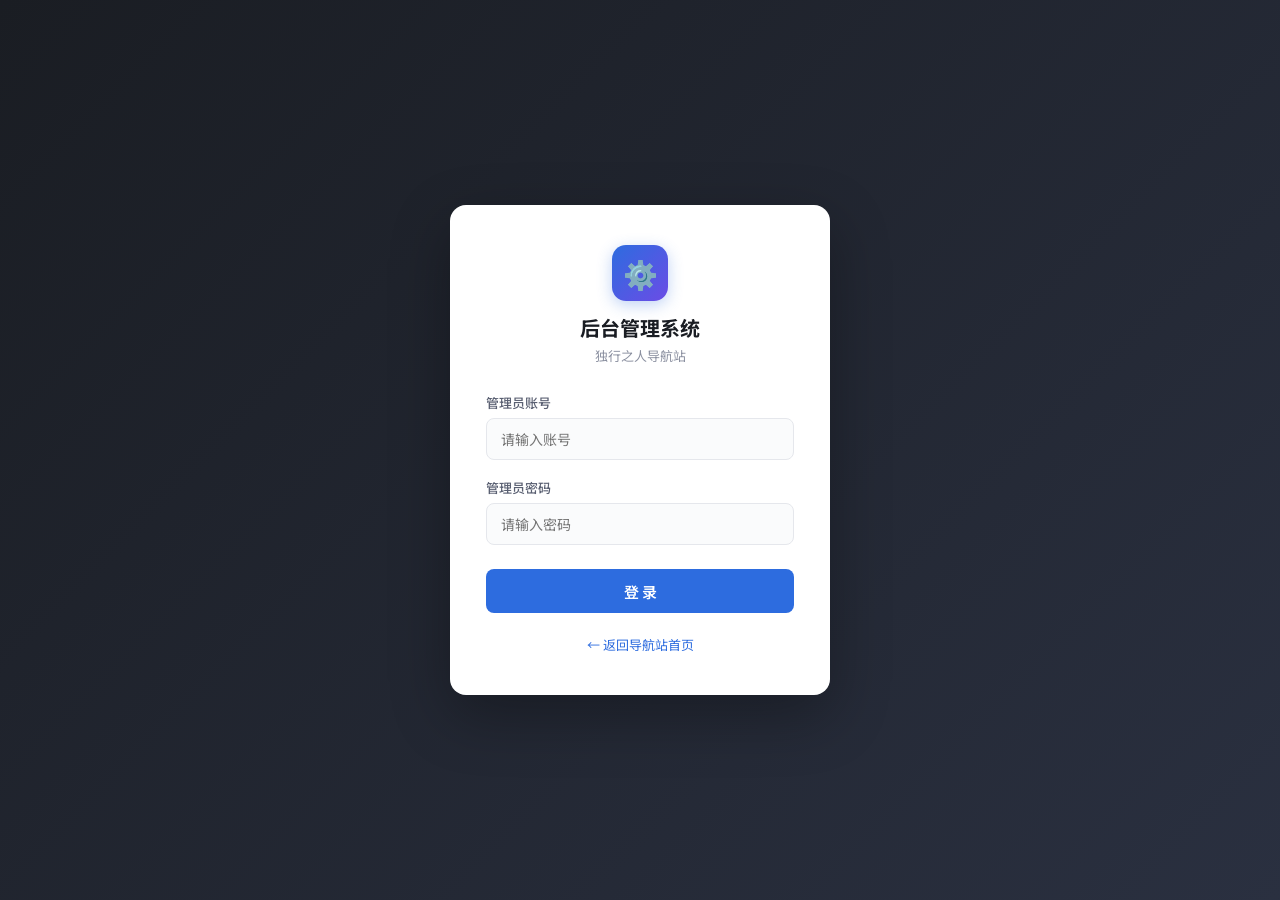
==== admin.html @ 37a6a8db "Add files via upload" ====
<!DOCTYPE html>
<html lang="zh-CN">
<head>
<meta charset="UTF-8">
<meta name="viewport" content="width=device-width, initial-scale=1.0">
<title>后台管理 - 独行之人导航站</title>
<link rel="icon" href="data:image/svg+xml,<svg xmlns='http://www.w3.org/2000/svg' viewBox='0 0 100 100'><text y='.9em' font-size='90'>⚙️</text></svg>">
<style>
@import url('https://fonts.googleapis.com/css2?family=Noto+Sans+SC:wght@300;400;500;700&display=swap');

:root {
  --bg: #f0f2f5;
  --bg-card: #ffffff;
  --text: #1a1d23;
  --text-sec: #5a6072;
  --text-muted: #8b90a0;
  --accent: #2d6cdf;
  --accent-hover: #1e5bc6;
  --accent-light: #e8f0fe;
  --border: #e5e7ec;
  --danger: #e5484d;
  --danger-light: #ffe5e5;
  --success: #30a46c;
  --success-light: #e6f9ed;
  --warning: #f5a623;
  --shadow: 0 2px 8px rgba(0,0,0,0.06);
  --radius: 10px;
}

* { margin: 0; padding: 0; box-sizing: border-box; }

body {
  font-family: 'Noto Sans SC', -apple-system, sans-serif;
  background: var(--bg);
  color: var(--text);
  min-height: 100vh;
}

/* ========== LOGIN ========== */
.login-page {
  min-height: 100vh;
  display: flex;
  align-items: center;
  justify-content: center;
  background: linear-gradient(135deg, #1a1d23 0%, #2a3040 100%);
  padding: 20px;
}

.login-card {
  background: var(--bg-card);
  border-radius: 16px;
  padding: 40px 36px;
  width: 100%;
  max-width: 380px;
  box-shadow: 0 20px 60px rgba(0,0,0,0.3);
}

.login-card .login-logo {
  text-align: center;
  margin-bottom: 28px;
}

.login-card .login-logo .logo-icon {
  width: 56px; height: 56px;
  background: linear-gradient(135deg, #2d6cdf, #6b4ce6);
  border-radius: 14px;
  display: inline-flex; align-items: center; justify-content: center;
  font-size: 28px;
  margin-bottom: 12px;
  box-shadow: 0 4px 15px rgba(45,108,223,0.3);
}

.login-card .login-logo h1 {
  font-size: 20px;
  font-weight: 700;
  color: var(--text);
}

.login-card .login-logo p {
  font-size: 13px;
  color: var(--text-muted);
  margin-top: 4px;
}

.form-group {
  margin-bottom: 18px;
}

.form-group label {
  display: block;
  font-size: 13px;
  font-weight: 500;
  color: var(--text-sec);
  margin-bottom: 6px;
}

.form-input {
  width: 100%;
  height: 42px;
  padding: 0 14px;
  border: 1px solid var(--border);
  border-radius: 8px;
  font-size: 14px;
  font-family: inherit;
  color: var(--text);
  background: #fafbfc;
  outline: none;
  transition: border-color 0.2s, box-shadow 0.2s;
}

.form-input:focus {
  border-color: var(--accent);
  box-shadow: 0 0 0 3px rgba(45,108,223,0.1);
  background: #fff;
}

.login-btn {
  width: 100%;
  height: 44px;
  background: var(--accent);
  color: #fff;
  border: none;
  border-radius: 8px;
  font-size: 15px;
  font-weight: 600;
  font-family: inherit;
  cursor: pointer;
  transition: background 0.2s;
  margin-top: 6px;
}
.login-btn:hover { background: var(--accent-hover); }

.login-error {
  color: var(--danger);
  font-size: 12px;
  text-align: center;
  margin-top: 12px;
  display: none;
}

.login-back {
  text-align: center;
  margin-top: 18px;
}
.login-back a {
  color: var(--accent);
  text-decoration: none;
  font-size: 13px;
}
.login-back a:hover { text-decoration: underline; }

/* ========== ADMIN LAYOUT ========== */
.admin-page { display: none; min-height: 100vh; }

.admin-header {
  background: var(--bg-card);
  border-bottom: 1px solid var(--border);
  padding: 0 24px;
  height: 56px;
  display: flex;
  align-items: center;
  justify-content: space-between;
  box-shadow: var(--shadow);
  position: sticky;
  top: 0;
  z-index: 50;
}

.admin-header .header-left {
  display: flex; align-items: center; gap: 12px;
}

.admin-header .header-left .logo-sm {
  width: 32px; height: 32px;
  background: linear-gradient(135deg, #2d6cdf, #6b4ce6);
  border-radius: 8px;
  display: flex; align-items: center; justify-content: center;
  font-size: 16px;
}

.admin-header .header-left h1 {
  font-size: 16px; font-weight: 700;
}

.admin-header .header-right {
  display: flex; align-items: center; gap: 10px;
}

.btn {
  height: 36px;
  padding: 0 16px;
  border-radius: 8px;
  font-size: 13px;
  font-weight: 500;
  font-family: inherit;
  cursor: pointer;
  display: inline-flex;
  align-items: center;
  gap: 6px;
  transition: all 0.2s;
  border: 1px solid var(--border);
  background: var(--bg-card);
  color: var(--text-sec);
  white-space: nowrap;
}
.btn:hover { background: var(--bg); }

.btn-primary {
  background: var(--accent);
  color: #fff;
  border-color: var(--accent);
}
.btn-primary:hover { background: var(--accent-hover); }

.btn-danger {
  background: var(--danger);
  color: #fff;
  border-color: var(--danger);
}
.btn-danger:hover { background: #d13438; }

.btn-sm {
  height: 30px;
  padding: 0 10px;
  font-size: 12px;
}

/* ========== TABS ========== */
.admin-tabs {
  display: flex;
  gap: 0;
  background: var(--bg-card);
  border-bottom: 1px solid var(--border);
  padding: 0 24px;
}

.admin-tab {
  padding: 12px 20px;
  font-size: 14px;
  font-weight: 500;
  color: var(--text-muted);
  cursor: pointer;
  border-bottom: 2px solid transparent;
  transition: all 0.2s;
  background: none;
  border-top: none; border-left: none; border-right: none;
  font-family: inherit;
}
.admin-tab:hover { color: var(--text); }
.admin-tab.active {
  color: var(--accent);
  border-bottom-color: var(--accent);
}

/* ========== CONTENT ========== */
.admin-content {
  max-width: 1200px;
  margin: 0 auto;
  padding: 24px;
}

.panel { display: none; }
.panel.active { display: block; }

/* ========== TABLE ========== */
.table-toolbar {
  display: flex;
  align-items: center;
  justify-content: space-between;
  margin-bottom: 16px;
  gap: 12px;
  flex-wrap: wrap;
}

.table-search {
  height: 36px;
  padding: 0 12px;
  border: 1px solid var(--border);
  border-radius: 8px;
  font-size: 13px;
  font-family: inherit;
  color: var(--text);
  outline: none;
  min-width: 220px;
  background: var(--bg-card);
}
.table-search:focus { border-color: var(--accent); }

.table-container {
  background: var(--bg-card);
  border-radius: var(--radius);
  border: 1px solid var(--border);
  overflow: hidden;
  box-shadow: var(--shadow);
}

table {
  width: 100%;
  border-collapse: collapse;
}

th, td {
  padding: 12px 16px;
  text-align: left;
  font-size: 13px;
  border-bottom: 1px solid var(--border);
}

th {
  font-weight: 600;
  color: var(--text-sec);
  background: #fafbfc;
  font-size: 12px;
  text-transform: uppercase;
  letter-spacing: 0.5px;
  white-space: nowrap;
}

td { color: var(--text); }

tr:last-child td { border-bottom: none; }

tr:hover td { background: #fafbfc; }

.table-icon {
  font-size: 18px;
  display: inline-block;
  width: 28px;
  text-align: center;
}

.table-actions {
  display: flex;
  gap: 6px;
}

.badge {
  display: inline-block;
  padding: 2px 8px;
  border-radius: 10px;
  font-size: 11px;
  font-weight: 500;
}
.badge-blue { background: var(--accent-light); color: var(--accent); }
.badge-green { background: var(--success-light); color: var(--success); }

/* ========== MODAL ========== */
.modal-overlay {
  position: fixed;
  inset: 0;
  background: rgba(0,0,0,0.5);
  display: none;
  align-items: center;
  justify-content: center;
  z-index: 1000;
  padding: 20px;
}
.modal-overlay.show { display: flex; }

.modal {
  background: var(--bg-card);
  border-radius: 14px;
  width: 100%;
  max-width: 500px;
  max-height: 90vh;
  overflow-y: auto;
  box-shadow: 0 20px 60px rgba(0,0,0,0.2);
}

.modal-header {
  padding: 18px 24px;
  border-bottom: 1px solid var(--border);
  display: flex;
  align-items: center;
  justify-content: space-between;
}

.modal-header h3 {
  font-size: 16px;
  font-weight: 700;
}

.modal-close {
  width: 30px; height: 30px;
  border-radius: 6px;
  border: none;
  background: none;
  cursor: pointer;
  font-size: 18px;
  color: var(--text-muted);
  display: flex; align-items: center; justify-content: center;
}
.modal-close:hover { background: var(--bg); }

.modal-body { padding: 20px 24px; }

.modal-footer {
  padding: 16px 24px;
  border-top: 1px solid var(--border);
  display: flex;
  justify-content: flex-end;
  gap: 10px;
}

.form-row {
  display: grid;
  grid-template-columns: 1fr 1fr;
  gap: 14px;
}

.form-group.full { grid-column: 1 / -1; }

select.form-input {
  appearance: none;
  cursor: pointer;
  background-image: url("data:image/svg+xml,%3Csvg xmlns='http://www.w3.org/2000/svg' width='12' height='12' fill='%235a6072' viewBox='0 0 16 16'%3E%3Cpath d='M8 11L3 6h10z'/%3E%3C/svg%3E");
  background-repeat: no-repeat;
  background-position: right 12px center;
  padding-right: 32px;
}

/* ========== STATS ========== */
.stats-row {
  display: grid;
  grid-template-columns: repeat(auto-fit, minmax(180px, 1fr));
  gap: 14px;
  margin-bottom: 24px;
}

.stat-card {
  background: var(--bg-card);
  border: 1px solid var(--border);
  border-radius: var(--radius);
  padding: 18px;
  box-shadow: var(--shadow);
}

.stat-card .stat-label {
  font-size: 12px;
  color: var(--text-muted);
  margin-bottom: 6px;
}

.stat-card .stat-value {
  font-size: 28px;
  font-weight: 700;
  color: var(--accent);
}

/* ========== DATA MGMT ========== */
.data-section {
  background: var(--bg-card);
  border: 1px solid var(--border);
  border-radius: var(--radius);
  padding: 20px;
  margin-bottom: 16px;
  box-shadow: var(--shadow);
}

.data-section h4 {
  font-size: 14px;
  font-weight: 600;
  margin-bottom: 8px;
}

.data-section p {
  font-size: 13px;
  color: var(--text-sec);
  margin-bottom: 14px;
}

.data-section .btn-group {
  display: flex;
  gap: 10px;
  flex-wrap: wrap;
}

.toast {
  position: fixed;
  bottom: 24px;
  left: 50%;
  transform: translateX(-50%) translateY(80px);
  background: #1a1d23;
  color: #fff;
  padding: 10px 24px;
  border-radius: 8px;
  font-size: 13px;
  font-weight: 500;
  z-index: 9999;
  transition: transform 0.3s ease;
  white-space: nowrap;
}
.toast.show { transform: translateX(-50%) translateY(0); }

@media (max-width: 768px) {
  .admin-content { padding: 16px; }
  .table-toolbar { flex-direction: column; align-items: stretch; }
  .table-search { min-width: auto; }
  .form-row { grid-template-columns: 1fr; }
  th, td { padding: 10px 12px; font-size: 12px; }
  .admin-tabs { overflow-x: auto; padding: 0 16px; }
  .admin-tab { padding: 12px 14px; font-size: 13px; white-space: nowrap; }
}
</style>
</head>
<body>

<!-- ========== LOGIN PAGE ========== -->
<div class="login-page" id="loginPage">
  <div class="login-card">
    <div class="login-logo">
      <div class="logo-icon">⚙️</div>
      <h1>后台管理系统</h1>
      <p>独行之人导航站</p>
    </div>
    <div class="form-group">
      <label>管理员账号</label>
      <input class="form-input" type="text" id="loginUser" placeholder="请输入账号" autocomplete="off">
    </div>
    <div class="form-group">
      <label>管理员密码</label>
      <input class="form-input" type="password" id="loginPass" placeholder="请输入密码" autocomplete="off">
    </div>
    <button class="login-btn" id="loginBtn">登 录</button>
    <div class="login-error" id="loginError">账号或密码错误</div>
    <div class="login-back">
      <a href="index.html">← 返回导航站首页</a>
    </div>
  </div>
</div>

<!-- ========== ADMIN PAGE ========== -->
<div class="admin-page" id="adminPage">
  <header class="admin-header">
    <div class="header-left">
      <div class="logo-sm">⚙️</div>
      <h1>后台管理</h1>
    </div>
    <div class="header-right">
      <a href="index.html" class="btn">🏠 返回首页</a>
      <button class="btn" id="logoutBtn">退出登录</button>
    </div>
  </header>

  <div class="admin-tabs" id="adminTabs">
    <button class="admin-tab active" data-panel="sites">网站管理</button>
    <button class="admin-tab" data-panel="categories">分类管理</button>
    <button class="admin-tab" data-panel="engines">搜索引擎</button>
    <button class="admin-tab" data-panel="data">数据管理</button>
  </div>

  <div class="admin-content">
    <!-- Stats -->
    <div class="stats-row" id="statsRow"></div>

    <!-- Sites Panel -->
    <div class="panel active" id="panel-sites">
      <div class="table-toolbar">
        <input class="table-search" id="siteSearch" placeholder="搜索网站名称..." type="text">
        <button class="btn btn-primary" id="addSiteBtn">＋ 添加网站</button>
      </div>
      <div class="table-container">
        <table>
          <thead>
            <tr><th>图标</th><th>名称</th><th>分类</th><th>网址</th><th>描述</th><th>操作</th></tr>
          </thead>
          <tbody id="sitesTable"></tbody>
        </table>
      </div>
    </div>

    <!-- Categories Panel -->
    <div class="panel" id="panel-categories">
      <div class="table-toolbar">
        <span style="font-size:13px;color:var(--text-sec);">拖拽行调整排序（开发中）</span>
        <button class="btn btn-primary" id="addCatBtn">＋ 添加分类</button>
      </div>
      <div class="table-container">
        <table>
          <thead>
            <tr><th>图标</th><th>名称</th><th>ID</th><th>排序</th><th>站点数</th><th>操作</th></tr>
          </thead>
          <tbody id="catsTable"></tbody>
        </table>
      </div>
    </div>

    <!-- Search Engines Panel -->
    <div class="panel" id="panel-engines">
      <div class="table-toolbar">
        <span style="font-size:13px;color:var(--text-sec);">管理导航站的搜索引擎列表</span>
        <button class="btn btn-primary" id="addEngBtn">＋ 添加搜索引擎</button>
      </div>
      <div class="table-container">
        <table>
          <thead>
            <tr><th>图标</th><th>名称</th><th>ID</th><th>URL模板</th><th>操作</th></tr>
          </thead>
          <tbody id="enginesTable"></tbody>
        </table>
      </div>
    </div>

    <!-- Data Panel -->
    <div class="panel" id="panel-data">
      <div class="data-section">
        <h4>📤 导出数据</h4>
        <p>将所有网站、分类、收藏等数据导出为 JSON 文件</p>
        <div class="btn-group">
          <button class="btn btn-primary" id="exportBtn">导出数据</button>
        </div>
      </div>
      <div class="data-section">
        <h4>📥 导入数据</h4>
        <p>从 JSON 文件导入数据（将覆盖现有数据）</p>
        <div class="btn-group">
          <button class="btn btn-primary" id="importBtn">选择文件导入</button>
          <input type="file" id="importFile" accept=".json" style="display:none">
        </div>
      </div>
      <div class="data-section">
        <h4>🔄 重置数据</h4>
        <p>恢复到默认数据，将清除所有自定义内容</p>
        <div class="btn-group">
          <button class="btn btn-danger" id="resetBtn">重置为默认</button>
        </div>
      </div>
      <div class="data-section">
        <h4>🔐 修改密码</h4>
        <p>修改后台管理登录密码</p>
        <div style="display:flex;gap:10px;align-items:center;flex-wrap:wrap;">
          <input class="form-input" type="password" id="newPassInput" placeholder="输入新密码" style="max-width:200px;height:36px;">
          <input class="form-input" type="password" id="confirmPassInput" placeholder="确认新密码" style="max-width:200px;height:36px;">
          <button class="btn btn-primary" id="changePassBtn">修改密码</button>
        </div>
      </div>
    </div>
  </div>
</div>

<!-- ========== MODALS ========== -->
<!-- Site Modal -->
<div class="modal-overlay" id="siteModal">
  <div class="modal">
    <div class="modal-header">
      <h3 id="siteModalTitle">添加网站</h3>
      <button class="modal-close" onclick="closeSiteModal()">✕</button>
    </div>
    <div class="modal-body">
      <input type="hidden" id="siteEditId">
      <div class="form-row">
        <div class="form-group">
          <label>网站名称 *</label>
          <input class="form-input" id="siteName" placeholder="例：百度">
        </div>
        <div class="form-group">
          <label>分类 *</label>
          <select class="form-input" id="siteCategory"></select>
        </div>
      </div>
      <div class="form-group">
        <label>网址 *</label>
        <input class="form-input" id="siteUrl" placeholder="https://www.example.com">
      </div>
      <div class="form-group">
        <label>描述</label>
        <input class="form-input" id="siteDesc" placeholder="简短描述">
      </div>
      <div class="form-row">
        <div class="form-group">
          <label>图标 (emoji)</label>
          <input class="form-input" id="siteIcon" placeholder="🔍">
        </div>
      </div>
    </div>
    <div class="modal-footer">
      <button class="btn" onclick="closeSiteModal()">取 消</button>
      <button class="btn btn-primary" id="saveSiteBtn">保 存</button>
    </div>
  </div>
</div>

<!-- Category Modal -->
<div class="modal-overlay" id="catModal">
  <div class="modal">
    <div class="modal-header">
      <h3 id="catModalTitle">添加分类</h3>
      <button class="modal-close" onclick="closeCatModal()">✕</button>
    </div>
    <div class="modal-body">
      <input type="hidden" id="catEditId">
      <div class="form-row">
        <div class="form-group">
          <label>分类名称 *</label>
          <input class="form-input" id="catName" placeholder="例：AI工具">
        </div>
        <div class="form-group">
          <label>分类ID *</label>
          <input class="form-input" id="catId" placeholder="例：ai">
        </div>
      </div>
      <div class="form-row">
        <div class="form-group">
          <label>图标 (emoji)</label>
          <input class="form-input" id="catIcon" placeholder="🤖">
        </div>
        <div class="form-group">
          <label>排序</label>
          <input class="form-input" type="number" id="catOrder" placeholder="0">
        </div>
      </div>
    </div>
    <div class="modal-footer">
      <button class="btn" onclick="closeCatModal()">取 消</button>
      <button class="btn btn-primary" id="saveCatBtn">保 存</button>
    </div>
  </div>
</div>

<!-- Engine Modal -->
<div class="modal-overlay" id="engModal">
  <div class="modal">
    <div class="modal-header">
      <h3 id="engModalTitle">添加搜索引擎</h3>
      <button class="modal-close" onclick="closeEngModal()">✕</button>
    </div>
    <div class="modal-body">
      <input type="hidden" id="engEditId">
      <div class="form-row">
        <div class="form-group">
          <label>名称 *</label>
          <input class="form-input" id="engName" placeholder="例：Google">
        </div>
        <div class="form-group">
          <label>ID *</label>
          <input class="form-input" id="engId" placeholder="例：google">
        </div>
      </div>
      <div class="form-group">
        <label>图标 (emoji)</label>
        <input class="form-input" id="engIcon" placeholder="🔍">
      </div>
      <div class="form-group">
        <label>URL模板（用 {q} 代替搜索词）</label>
        <input class="form-input" id="engUrl" placeholder="https://www.google.com/search?q={q}">
      </div>
    </div>
    <div class="modal-footer">
      <button class="btn" onclick="closeEngModal()">取 消</button>
      <button class="btn btn-primary" id="saveEngBtn">保 存</button>
    </div>
  </div>
</div>

<!-- Toast -->
<div class="toast" id="toast"></div>

<script>
// ===================== AUTH =====================
const DEFAULT_CREDENTIALS = { user: 'admin', pass: 'admin123' };

function getCredentials() {
  try {
    const saved = localStorage.getItem('nav_admin_credentials');
    if (saved) return JSON.parse(saved);
  } catch(e) {}
  return DEFAULT_CREDENTIALS;
}

function setCredentials(user, pass) {
  localStorage.setItem('nav_admin_credentials', JSON.stringify({ user, pass }));
}

function isLoggedIn() {
  return sessionStorage.getItem('nav_admin_logged') === 'true';
}

function login(user, pass) {
  const creds = getCredentials();
  if (user === creds.user && pass === creds.pass) {
    sessionStorage.setItem('nav_admin_logged', 'true');
    return true;
  }
  return false;
}

function logout() {
  sessionStorage.removeItem('nav_admin_logged');
  showLogin();
}

function showLogin() {
  document.getElementById('loginPage').style.display = 'flex';
  document.getElementById('adminPage').style.display = 'none';
}

function showAdmin() {
  document.getElementById('loginPage').style.display = 'none';
  document.getElementById('adminPage').style.display = 'block';
  loadAdminData();
}

// ===================== DATA =====================
// Share data with main nav via localStorage
const DEFAULT_DATA = {
  categories: [
    { id: 'fav', name: '我的收藏', icon: '⭐', order: -1 },
    { id: 'ai', name: 'AI工具', icon: '🤖', order: 0 },
    { id: 'dev', name: '开发工具', icon: '💻', order: 1 },
    { id: 'design', name: '设计资源', icon: '🎨', order: 2 },
    { id: 'media', name: '影音娱乐', icon: '🎬', order: 3 },
    { id: 'study', name: '学习教育', icon: '📚', order: 4 },
    { id: 'tool', name: '在线工具', icon: '🔧', order: 5 },
    { id: 'news', name: '资讯阅读', icon: '📰', order: 6 },
    { id: 'social', name: '社交平台', icon: '💬', order: 7 },
    { id: 'cloud', name: '云服务', icon: '☁️', order: 8 },
    { id: 'game', name: '游戏天地', icon: '🎮', order: 9 },
    { id: 'life', name: '生活服务', icon: '🏠', order: 10 },
    { id: 'search', name: '搜索引擎', icon: '🔍', order: 11 },
    { id: 'image', name: '图片素材', icon: '🖼️', order: 12 },
    { id: 'video', name: '视频平台', icon: '📹', order: 13 },
    { id: 'font', name: '字体资源', icon: '🔤', order: 14 },
    { id: 'color', name: '配色方案', icon: '🎯', order: 15 }
  ],
  sites: [
    // AI 工具
    { id: 'ai1', name: 'ChatGPT', url: 'https://chat.openai.com', desc: 'OpenAI 对话 AI', icon: '🤖', category: 'ai' },
    { id: 'ai2', name: 'Claude', url: 'https://claude.ai', desc: 'Anthropic AI 助手', icon: '🧠', category: 'ai' },
    { id: 'ai3', name: 'Gemini', url: 'https://gemini.google.com', desc: 'Google AI 助手', icon: '✨', category: 'ai' },
    { id: 'ai4', name: 'Midjourney', url: 'https://www.midjourney.com', desc: 'AI 图像生成', icon: '🎨', category: 'ai' },
    { id: 'ai5', name: '文心一言', url: 'https://yiyan.baidu.com', desc: '百度 AI 对话', icon: '🌊', category: 'ai' },
    { id: 'ai6', name: '通义千问', url: 'https://qianwen.aliyun.com', desc: '阿里 AI 助手', icon: '🔮', category: 'ai' },
    { id: 'ai7', name: 'Stable Diffusion', url: 'https://stability.ai', desc: 'AI 图像生成模型', icon: '🖼️', category: 'ai' },
    { id: 'ai8', name: 'Perplexity', url: 'https://www.perplexity.ai', desc: 'AI 搜索引擎', icon: '🔭', category: 'ai' },
    // 开发工具
    { id: 'dev1', name: 'GitHub', url: 'https://github.com', desc: '代码托管平台', icon: '🐙', category: 'dev' },
    { id: 'dev2', name: 'Stack Overflow', url: 'https://stackoverflow.com', desc: '开发者问答社区', icon: '📚', category: 'dev' },
    { id: 'dev3', name: 'MDN Web Docs', url: 'https://developer.mozilla.org', desc: 'Web 技术文档', icon: '📖', category: 'dev' },
    { id: 'dev4', name: 'CodePen', url: 'https://codepen.io', desc: '前端代码在线编辑', icon: '✏️', category: 'dev' },
    { id: 'dev5', name: 'npm', url: 'https://www.npmjs.com', desc: 'Node.js 包管理器', icon: '📦', category: 'dev' },
    { id: 'dev6', name: 'Can I Use', url: 'https://caniuse.com', desc: '浏览器兼容性查询', icon: '🔍', category: 'dev' },
    { id: 'dev7', name: 'Regex101', url: 'https://regex101.com', desc: '正则表达式测试', icon: '🔧', category: 'dev' },
    { id: 'dev8', name: 'DevDocs', url: 'https://devdocs.io', desc: '开发文档聚合', icon: '📋', category: 'dev' },
    // 设计资源
    { id: 'de1', name: 'Dribbble', url: 'https://dribbble.com', desc: '设计师作品展示', icon: '🏀', category: 'design' },
    { id: 'de2', name: 'Behance', url: 'https://www.behance.net', desc: 'Adobe 设计社区', icon: '🎭', category: 'design' },
    { id: 'de3', name: '站酷', url: 'https://www.zcool.com.cn', desc: '设计师互动学习平台', icon: '🎭', category: 'design' },
    { id: 'de4', name: 'Figma', url: 'https://www.figma.com', desc: '在线协作设计工具', icon: '🖌️', category: 'design' },
    { id: 'de5', name: '花瓣网', url: 'https://huaban.com', desc: '设计灵感与素材', icon: '🌸', category: 'design' },
    { id: 'de6', name: 'Canva', url: 'https://www.canva.cn', desc: '在线设计平台', icon: '🎨', category: 'design' },
    { id: 'de7', name: '即时设计', url: 'https://js.design', desc: '国产在线 UI 设计工具', icon: '✨', category: 'design' },
    { id: 'de8', name: 'UI8', url: 'https://ui8.net', desc: 'UI 设计素材市场', icon: '🎁', category: 'design' },
    // 影音娱乐
    { id: 'm1', name: '哔哩哔哩', url: 'https://www.bilibili.com', desc: '视频弹幕网站', icon: '📺', category: 'media' },
    { id: 'm2', name: '网易云音乐', url: 'https://music.163.com', desc: '在线音乐平台', icon: '🎵', category: 'media' },
    { id: 'm3', name: 'YouTube', url: 'https://www.youtube.com', desc: '全球最大视频平台', icon: '▶️', category: 'media' },
    { id: 'm4', name: 'Spotify', url: 'https://www.spotify.com', desc: '全球音乐流媒体', icon: '🎧', category: 'media' },
    { id: 'm5', name: '爱奇艺', url: 'https://www.iqiyi.com', desc: '在线视频平台', icon: '🎬', category: 'media' },
    { id: 'm6', name: '抖音', url: 'https://www.douyin.com', desc: '短视频平台', icon: '🎶', category: 'media' },
    // 学习教育
    { id: 'st1', name: '中国知网', url: 'https://www.cnki.net', desc: '学术文献检索', icon: '📚', category: 'study' },
    { id: 'st2', name: '知乎', url: 'https://www.zhihu.com', desc: '高质量问答社区', icon: '💡', category: 'study' },
    { id: 'st3', name: 'Coursera', url: 'https://www.coursera.org', desc: '在线学习平台', icon: '🎓', category: 'study' },
    { id: 'st4', name: '慕课网', url: 'https://www.imooc.com', desc: 'IT 技能学习平台', icon: '💻', category: 'study' },
    { id: 'st5', name: 'B站大学', url: 'https://www.bilibili.com/learning', desc: 'B站学习频道', icon: '📹', category: 'study' },
    { id: 'st6', name: 'Wikipedia', url: 'https://zh.wikipedia.org', desc: '自由的百科全书', icon: '📖', category: 'study' },
    // 在线工具
    { id: 't1', name: 'TinyPNG', url: 'https://tinypng.com', desc: '图片压缩工具', icon: '🐼', category: 'tool' },
    { id: 't2', name: 'Remove.bg', url: 'https://www.remove.bg', desc: 'AI 自动抠图', icon: '✂️', category: 'tool' },
    { id: 't3', name: '草料二维码', url: 'https://cli.im', desc: '二维码生成器', icon: '📱', category: 'tool' },
    { id: 't4', name: 'DeepL', url: 'https://www.deepl.com', desc: '高质量翻译工具', icon: '🌐', category: 'tool' },
    { id: 't5', name: 'ProcessOn', url: 'https://www.processon.com', desc: '在线画流程图', icon: '📊', category: 'tool' },
    { id: 't6', name: 'Carbon', url: 'https://carbon.now.sh', desc: '代码片段美化', icon: '💎', category: 'tool' },
    { id: 't7', name: 'JSON Editor', url: 'https://jsoneditoronline.org', desc: 'JSON 在线编辑器', icon: '📝', category: 'tool' },
    // 资讯阅读
    { id: 'n1', name: '今日头条', url: 'https://www.toutiao.com', desc: '个性化资讯推荐', icon: '📰', category: 'news' },
    { id: 'n2', name: '少数派', url: 'https://sspai.com', desc: '高效数字生活', icon: '📱', category: 'news' },
    { id: 'n3', name: '36氪', url: 'https://36kr.com', desc: '科技商业媒体', icon: '🚀', category: 'news' },
    { id: 'n4', name: 'V2EX', url: 'https://www.v2ex.com', desc: '技术创意社区', icon: '💬', category: 'news' },
    { id: 'n5', name: 'Hacker News', url: 'https://news.ycombinator.com', desc: '黑客新闻', icon: '🔶', category: 'news' },
    // 社交平台
    { id: 'so1', name: '微信', url: 'https://weixin.qq.com', desc: '即时通讯工具', icon: '💚', category: 'social' },
    { id: 'so2', name: '微博', url: 'https://weibo.com', desc: '社交媒体平台', icon: '🔴', category: 'social' },
    { id: 'so3', name: 'Twitter/X', url: 'https://x.com', desc: '全球社交网络', icon: '🐦', category: 'social' },
    { id: 'so4', name: '小红书', url: 'https://www.xiaohongshu.com', desc: '生活分享社区', icon: '📕', category: 'social' },
    { id: 'so5', name: 'Discord', url: 'https://discord.com', desc: '社区语音聊天', icon: '🎮', category: 'social' },
    // 云服务
    { id: 'c1', name: '阿里云', url: 'https://www.aliyun.com', desc: '云计算服务', icon: '☁️', category: 'cloud' },
    { id: 'c2', name: '腾讯云', url: 'https://cloud.tencent.com', desc: '云计算服务', icon: '🌤️', category: 'cloud' },
    { id: 'c3', name: '又拍云', url: 'https://www.upyun.com', desc: 'CDN 和云存储', icon: '⬆️', category: 'cloud' },
    { id: 'c4', name: 'Cloudflare', url: 'https://www.cloudflare.com', desc: 'CDN 安全加速', icon: '🔶', category: 'cloud' },
    { id: 'c5', name: 'Netlify', url: 'https://www.netlify.com', desc: '静态站点部署', icon: '🌐', category: 'cloud' },
    // 游戏天地
    { id: 'g1', name: 'Steam', url: 'https://store.steampowered.com', desc: '游戏数字商城', icon: '🎮', category: 'game' },
    { id: 'g2', name: 'TapTap', url: 'https://www.taptap.cn', desc: '手游社区', icon: '📱', category: 'game' },
    { id: 'g3', name: 'Epic Games', url: 'https://www.epicgames.com', desc: '游戏商城', icon: '🎯', category: 'game' },
    { id: 'g4', name: '游民星空', url: 'https://www.gamersky.com', desc: '游戏资讯', icon: '⭐', category: 'game' },
    // 生活服务
    { id: 'l1', name: '淘宝', url: 'https://www.taobao.com', desc: '综合购物平台', icon: '🛒', category: 'life' },
    { id: 'l2', name: '京东', url: 'https://www.jd.com', desc: '综合电商平台', icon: '🏬', category: 'life' },
    { id: 'l3', name: '美团', url: 'https://www.meituan.com', desc: '生活服务平台', icon: '🍕', category: 'life' },
    { id: 'l4', name: '高德地图', url: 'https://www.amap.com', desc: '地图导航', icon: '🗺️', category: 'life' },
    { id: 'l5', name: '大众点评', url: 'https://www.dianping.com', desc: '美食生活信息', icon: '⭐', category: 'life' },
    // 搜索引擎
    { id: 'se1', name: 'Google', url: 'https://www.google.com', desc: '全球搜索引擎', icon: '🔍', category: 'search' },
    { id: 'se2', name: '百度', url: 'https://www.baidu.com', desc: '中文搜索引擎', icon: '🔎', category: 'search' },
    { id: 'se3', name: 'Bing', url: 'https://www.bing.com', desc: '微软搜索引擎', icon: '🌐', category: 'search' },
    { id: 'se4', name: 'DuckDuckGo', url: 'https://duckduckgo.com', desc: '隐私搜索引擎', icon: '🦆', category: 'search' },
    // 图片素材
    { id: 'i1', name: 'Unsplash', url: 'https://unsplash.com', desc: '免费高清图片', icon: '📷', category: 'image' },
    { id: 'i2', name: 'Pexels', url: 'https://www.pexels.com', desc: '免费图片视频素材', icon: '🖼️', category: 'image' },
    { id: 'i3', name: 'Pixabay', url: 'https://pixabay.com', desc: '免费图片插画', icon: '🎭', category: 'image' },
    { id: 'i4', name: 'iconfont', url: 'https://www.iconfont.cn', desc: '阿里巴巴图标库', icon: '🎯', category: 'image' },
    { id: 'i5', name: 'Flaticon', url: 'https://www.flaticon.com', desc: '矢量图标库', icon: '📐', category: 'image' },
    // 视频平台
    { id: 'v1', name: '哔哩哔哩', url: 'https://www.bilibili.com', desc: '视频弹幕网站', icon: '📺', category: 'video' },
    { id: 'v2', name: 'YouTube', url: 'https://www.youtube.com', desc: '全球视频平台', icon: '▶️', category: 'video' },
    { id: 'v3', name: '优酷', url: 'https://www.youku.com', desc: '在线视频平台', icon: '🎬', category: 'video' },
    { id: 'v4', name: '西瓜视频', url: 'https://www.ixigua.com', desc: '长视频平台', icon: '🍉', category: 'video' },
    // 字体资源
    { id: 'f1', name: '100font', url: 'https://www.100font.com', desc: '免费商用字体', icon: '🔤', category: 'font' },
    { id: 'f2', name: 'Google Fonts', url: 'https://fonts.google.com', desc: '谷歌免费字体', icon: '🅶', category: 'font' },
    { id: 'f3', name: '字体天下', url: 'https://www.fonts.net.cn', desc: '中英文字体下载', icon: '📝', category: 'font' },
    { id: 'f4', name: '猫啃网', url: 'https://www.maoken.com', desc: '免费商用字体', icon: '🐱', category: 'font' },
    // 配色方案
    { id: 'co1', name: 'Coolors', url: 'https://coolors.co', desc: '配色方案生成器', icon: '🎨', category: 'color' },
    { id: 'co2', name: 'Color Hunt', url: 'https://www.colorhunt.co', desc: '色卡灵感', icon: '🎯', category: 'color' },
    { id: 'co3', name: '中国色', url: 'https://zhongguose.com', desc: '中国传统颜色', icon: '🏮', category: 'color' },
    { id: 'co4', name: 'Adobe Color', url: 'https://color.adobe.com', desc: '在线调色工具', icon: '🌈', category: 'color' }
  ],
  favorites: [],
  searchEngines: [
    { id: 'local', name: '站内搜索', icon: '🔍', urlTemplate: '' },
    { id: 'google', name: 'Google', icon: '🇬', urlTemplate: 'https://www.google.com/search?q={q}' },
    { id: 'baidu', name: '百度', icon: '🅱️', urlTemplate: 'https://www.baidu.com/s?wd={q}' },
    { id: 'bing', name: 'Bing', icon: '🌐', urlTemplate: 'https://www.bing.com/search?q={q}' },
    { id: 'zhihu', name: '知乎', icon: '💡', urlTemplate: 'https://www.zhihu.com/search?type=content&q={q}' },
    { id: 'bilibili', name: '哔哩哔哩', icon: '📺', urlTemplate: 'https://search.bilibili.com/all?keyword={q}' },
    { id: 'github', name: 'GitHub', icon: '🐙', urlTemplate: 'https://github.com/search?q={q}' },
    { id: 'douyin', name: '抖音', icon: '🎵', urlTemplate: 'https://www.douyin.com/search/{q}' },
    { id: 'duckduckgo', name: 'DuckDuckGo', icon: '🦆', urlTemplate: 'https://duckduckgo.com/?q={q}' }
  ]
};

let adminData = null;

function loadAdminData() {
  try {
    const saved = localStorage.getItem('nav_data_v4');
    if (saved) {
      const parsed = JSON.parse(saved);
      adminData = {
        categories: (parsed.categories && parsed.categories.length > 0) ? parsed.categories : DEFAULT_DATA.categories,
        sites: (parsed.sites && parsed.sites.length > 0) ? parsed.sites : DEFAULT_DATA.sites,
        favorites: parsed.favorites || [],
        searchEngines: (parsed.searchEngines && parsed.searchEngines.length > 0) ? parsed.searchEngines : DEFAULT_DATA.searchEngines
      };
    } else {
      // 首次访问：使用含完整默认站点的DEFAULT_DATA并写入存储
      adminData = JSON.parse(JSON.stringify(DEFAULT_DATA));
      saveAdminData();
    }
  } catch(e) {
    adminData = JSON.parse(JSON.stringify(DEFAULT_DATA));
  }
  renderAll();
}

function saveAdminData() {
  try {
    localStorage.setItem('nav_data_v4', JSON.stringify(adminData));
    // 同步收藏到独立key，与index.html保持一致
    if (adminData.favorites) {
      localStorage.setItem('nav_favorites_v4', JSON.stringify(adminData.favorites));
    }
  } catch(e) { console.error('Save error:', e); }
}

// ===================== RENDER =====================
function renderAll() {
  renderStats();
  renderSitesTable();
  renderCatsTable();
  renderEnginesTable();
}

function renderStats() {
  const catCount = adminData.categories.filter(c => c.id !== 'fav').length;
  const siteCount = adminData.sites.length;
  const favCount = adminData.favorites ? adminData.favorites.length : 0;
  const engCount = adminData.searchEngines.length;

  document.getElementById('statsRow').innerHTML = `
    <div class="stat-card"><div class="stat-label">网站总数</div><div class="stat-value">${siteCount}</div></div>
    <div class="stat-card"><div class="stat-label">分类数量</div><div class="stat-value">${catCount}</div></div>
    <div class="stat-card"><div class="stat-label">收藏数量</div><div class="stat-value">${favCount}</div></div>
    <div class="stat-card"><div class="stat-label">搜索引擎</div><div class="stat-value">${engCount}</div></div>
  `;
}

function renderSitesTable(filter = '') {
  const tbody = document.getElementById('sitesTable');
  let sites = adminData.sites;
  if (filter) {
    const q = filter.toLowerCase();
    sites = sites.filter(s => s.name.toLowerCase().includes(q) || (s.desc || '').toLowerCase().includes(q));
  }

  if (sites.length === 0) {
    tbody.innerHTML = `<tr><td colspan="6" style="text-align:center;color:var(--text-muted);padding:40px;">暂无数据</td></tr>`;
    return;
  }

  tbody.innerHTML = sites.map(s => {
    const cat = adminData.categories.find(c => c.id === s.category);
    const catName = cat ? cat.name : s.category;
    return `<tr>
      <td><span class="table-icon">${s.icon || '🔗'}</span></td>
      <td><strong>${escHtml(s.name)}</strong></td>
      <td><span class="badge badge-blue">${escHtml(catName)}</span></td>
      <td style="max-width:200px;overflow:hidden;text-overflow:ellipsis;white-space:nowrap;"><a href="${s.url}" target="_blank" style="color:var(--accent);text-decoration:none;font-size:12px;">${escHtml(s.url)}</a></td>
      <td style="max-width:180px;overflow:hidden;text-overflow:ellipsis;white-space:nowrap;color:var(--text-muted);font-size:12px;">${escHtml(s.desc || '')}</td>
      <td><div class="table-actions">
        <button class="btn btn-sm" onclick="editSite('${s.id}')">编辑</button>
        <button class="btn btn-sm btn-danger" onclick="deleteSite('${s.id}')">删除</button>
      </div></td>
    </tr>`;
  }).join('');
}

function renderCatsTable() {
  const tbody = document.getElementById('catsTable');
  const cats = adminData.categories.filter(c => c.id !== 'fav').sort((a, b) => (a.order || 0) - (b.order || 0));

  tbody.innerHTML = cats.map(c => {
    const count = adminData.sites.filter(s => s.category === c.id).length;
    return `<tr>
      <td><span class="table-icon">${c.icon || '📁'}</span></td>
      <td><strong>${escHtml(c.name)}</strong></td>
      <td><code style="background:#f0f2f5;padding:2px 6px;border-radius:4px;font-size:12px;">${escHtml(c.id)}</code></td>
      <td>${c.order || 0}</td>
      <td><span class="badge badge-green">${count}</span></td>
      <td><div class="table-actions">
        <button class="btn btn-sm" onclick="editCat('${c.id}')">编辑</button>
        <button class="btn btn-sm btn-danger" onclick="deleteCat('${c.id}')">删除</button>
      </div></td>
    </tr>`;
  }).join('');
}

function renderEnginesTable() {
  const tbody = document.getElementById('enginesTable');
  tbody.innerHTML = adminData.searchEngines.map(e => {
    return `<tr>
      <td><span class="table-icon">${e.icon || '🔍'}</span></td>
      <td><strong>${escHtml(e.name)}</strong></td>
      <td><code style="background:#f0f2f5;padding:2px 6px;border-radius:4px;font-size:12px;">${escHtml(e.id)}</code></td>
      <td style="max-width:250px;overflow:hidden;text-overflow:ellipsis;white-space:nowrap;font-size:12px;color:var(--text-muted);">${escHtml(e.urlTemplate || '(站内搜索)')}</td>
      <td><div class="table-actions">
        <button class="btn btn-sm" onclick="editEng('${e.id}')">编辑</button>
        ${e.id !== 'local' ? `<button class="btn btn-sm btn-danger" onclick="deleteEng('${e.id}')">删除</button>` : ''}
      </div></td>
    </tr>`;
  }).join('');
}

// ===================== SITE CRUD =====================
function openSiteModal(site = null) {
  document.getElementById('siteModalTitle').textContent = site ? '编辑网站' : '添加网站';
  document.getElementById('siteEditId').value = site ? site.id : '';
  document.getElementById('siteName').value = site ? site.name : '';
  document.getElementById('siteUrl').value = site ? site.url : '';
  document.getElementById('siteDesc').value = site ? (site.desc || '') : '';
  document.getElementById('siteIcon').value = site ? (site.icon || '') : '';

  // Fill category select
  const sel = document.getElementById('siteCategory');
  const cats = adminData.categories.filter(c => c.id !== 'fav').sort((a, b) => (a.order||0) - (b.order||0));
  sel.innerHTML = cats.map(c => `<option value="${c.id}" ${site && site.category === c.id ? 'selected' : ''}>${c.icon} ${c.name}</option>`).join('');

  document.getElementById('siteModal').classList.add('show');
}

function closeSiteModal() {
  document.getElementById('siteModal').classList.remove('show');
}

function saveSite() {
  const editId = document.getElementById('siteEditId').value;
  const name = document.getElementById('siteName').value.trim();
  const url = document.getElementById('siteUrl').value.trim();
  const desc = document.getElementById('siteDesc').value.trim();
  const icon = document.getElementById('siteIcon').value.trim();
  const category = document.getElementById('siteCategory').value;

  if (!name || !url) {
    showToast('请填写网站名称和网址');
    return;
  }

  if (editId) {
    const site = adminData.sites.find(s => s.id === editId);
    if (site) {
      site.name = name;
      site.url = url;
      site.desc = desc;
      site.icon = icon;
      site.category = category;
    }
  } else {
    adminData.sites.push({
      id: 's_' + Date.now(),
      name, url, desc, icon, category
    });
  }

  saveAdminData();
  renderAll();
  closeSiteModal();
  showToast(editId ? '网站已更新' : '网站已添加');
}

function editSite(id) {
  const site = adminData.sites.find(s => s.id === id);
  if (site) openSiteModal(site);
}

function deleteSite(id) {
  if (!confirm('确定要删除这个网站吗？')) return;
  adminData.sites = adminData.sites.filter(s => s.id !== id);
  if (adminData.favorites) {
    adminData.favorites = adminData.favorites.filter(f => f !== id);
  }
  saveAdminData();
  renderAll();
  showToast('网站已删除');
}

// ===================== CATEGORY CRUD =====================
function openCatModal(cat = null) {
  document.getElementById('catModalTitle').textContent = cat ? '编辑分类' : '添加分类';
  document.getElementById('catEditId').value = cat ? cat.id : '';
  document.getElementById('catName').value = cat ? cat.name : '';
  document.getElementById('catId').value = cat ? cat.id : '';
  document.getElementById('catIcon').value = cat ? (cat.icon || '') : '';
  document.getElementById('catOrder').value = cat ? (cat.order || 0) : adminData.categories.length;

  if (cat) document.getElementById('catId').readOnly = true;
  else document.getElementById('catId').readOnly = false;

  document.getElementById('catModal').classList.add('show');
}

function closeCatModal() {
  document.getElementById('catModal').classList.remove('show');
}

function saveCat() {
  const editId = document.getElementById('catEditId').value;
  const name = document.getElementById('catName').value.trim();
  const id = document.getElementById('catId').value.trim();
  const icon = document.getElementById('catIcon').value.trim();
  const order = parseInt(document.getElementById('catOrder').value) || 0;

  if (!name || !id) {
    showToast('请填写分类名称和ID');
    return;
  }

  if (editId) {
    const cat = adminData.categories.find(c => c.id === editId);
    if (cat) {
      cat.name = name;
      cat.icon = icon;
      cat.order = order;
    }
  } else {
    if (adminData.categories.find(c => c.id === id)) {
      showToast('分类ID已存在');
      return;
    }
    adminData.categories.push({ id, name, icon, order });
  }

  saveAdminData();
  renderAll();
  closeCatModal();
  showToast(editId ? '分类已更新' : '分类已添加');
}

function editCat(id) {
  const cat = adminData.categories.find(c => c.id === id);
  if (cat) openCatModal(cat);
}

function deleteCat(id) {
  const count = adminData.sites.filter(s => s.category === id).length;
  if (count > 0) {
    if (!confirm(`该分类下有 ${count} 个网站，删除分类后这些网站将无法显示。确定要删除吗？`)) return;
  } else {
    if (!confirm('确定要删除这个分类吗？')) return;
  }
  adminData.categories = adminData.categories.filter(c => c.id !== id);
  saveAdminData();
  renderAll();
  showToast('分类已删除');
}

// ===================== ENGINE CRUD =====================
function openEngModal(eng = null) {
  document.getElementById('engModalTitle').textContent = eng ? '编辑搜索引擎' : '添加搜索引擎';
  document.getElementById('engEditId').value = eng ? eng.id : '';
  document.getElementById('engName').value = eng ? eng.name : '';
  document.getElementById('engId').value = eng ? eng.id : '';
  document.getElementById('engIcon').value = eng ? (eng.icon || '') : '';
  document.getElementById('engUrl').value = eng ? (eng.urlTemplate || '') : '';

  if (eng) document.getElementById('engId').readOnly = true;
  else document.getElementById('engId').readOnly = false;

  document.getElementById('engModal').classList.add('show');
}

function closeEngModal() {
  document.getElementById('engModal').classList.remove('show');
}

function saveEng() {
  const editId = document.getElementById('engEditId').value;
  const name = document.getElementById('engName').value.trim();
  const id = document.getElementById('engId').value.trim();
  const icon = document.getElementById('engIcon').value.trim();
  const urlTemplate = document.getElementById('engUrl').value.trim();

  if (!name || !id) {
    showToast('请填写名称和ID');
    return;
  }

  if (editId) {
    const eng = adminData.searchEngines.find(e => e.id === editId);
    if (eng) {
      eng.name = name;
      eng.icon = icon;
      eng.urlTemplate = urlTemplate;
    }
  } else {
    if (adminData.searchEngines.find(e => e.id === id)) {
      showToast('ID已存在');
      return;
    }
    adminData.searchEngines.push({ id, name, icon, urlTemplate });
  }

  saveAdminData();
  renderAll();
  closeEngModal();
  showToast(editId ? '搜索引擎已更新' : '搜索引擎已添加');
}

function editEng(id) {
  const eng = adminData.searchEngines.find(e => e.id === id);
  if (eng) openEngModal(eng);
}

function deleteEng(id) {
  if (!confirm('确定要删除这个搜索引擎吗？')) return;
  adminData.searchEngines = adminData.searchEngines.filter(e => e.id !== id);
  saveAdminData();
  renderAll();
  showToast('搜索引擎已删除');
}

// ===================== DATA MGMT =====================
function exportData() {
  const blob = new Blob([JSON.stringify(adminData, null, 2)], { type: 'application/json' });
  const url = URL.createObjectURL(blob);
  const a = document.createElement('a');
  a.href = url;
  a.download = `nav_backup_${new Date().toISOString().slice(0,10)}.json`;
  a.click();
  URL.revokeObjectURL(url);
  showToast('数据已导出');
}

function importData(file) {
  const reader = new FileReader();
  reader.onload = (e) => {
    try {
      const data = JSON.parse(e.target.result);
      if (data.categories && data.sites) {
        adminData = data;
        saveAdminData();
        renderAll();
        showToast('数据导入成功');
      } else {
        showToast('文件格式不正确');
      }
    } catch(err) {
      showToast('文件解析失败');
    }
  };
  reader.readAsText(file);
}

function resetData() {
  if (!confirm('确定要重置所有数据吗？此操作不可撤销！')) return;
  if (!confirm('再次确认：将清除所有自定义数据并恢复默认值！')) return;
  adminData = JSON.parse(JSON.stringify(DEFAULT_DATA));
  saveAdminData();
  localStorage.removeItem('nav_favorites_v4');
  renderAll();
  showToast('数据已重置为默认值');
}

// ===================== HELPERS =====================
function escHtml(str) {
  const div = document.createElement('div');
  div.textContent = str;
  return div.innerHTML;
}

function showToast(msg) {
  const t = document.getElementById('toast');
  t.textContent = msg;
  t.classList.add('show');
  setTimeout(() => t.classList.remove('show'), 2500);
}

// ===================== INIT =====================
function init() {
  // Check auth
  if (isLoggedIn()) {
    showAdmin();
  } else {
    showLogin();
  }

  // Login
  document.getElementById('loginBtn').addEventListener('click', () => {
    const user = document.getElementById('loginUser').value.trim();
    const pass = document.getElementById('loginPass').value.trim();
    if (login(user, pass)) {
      showAdmin();
    } else {
      document.getElementById('loginError').style.display = 'block';
      setTimeout(() => document.getElementById('loginError').style.display = 'none', 3000);
    }
  });

  document.getElementById('loginPass').addEventListener('keydown', (e) => {
    if (e.key === 'Enter') document.getElementById('loginBtn').click();
  });

  document.getElementById('loginUser').addEventListener('keydown', (e) => {
    if (e.key === 'Enter') document.getElementById('loginPass').focus();
  });

  // Logout
  document.getElementById('logoutBtn').addEventListener('click', logout);

  // Tabs
  document.querySelectorAll('.admin-tab').forEach(tab => {
    tab.addEventListener('click', () => {
      document.querySelectorAll('.admin-tab').forEach(t => t.classList.remove('active'));
      document.querySelectorAll('.panel').forEach(p => p.classList.remove('active'));
      tab.classList.add('active');
      document.getElementById('panel-' + tab.dataset.panel).classList.add('active');
    });
  });

  // Site
  document.getElementById('addSiteBtn').addEventListener('click', () => openSiteModal());
  document.getElementById('saveSiteBtn').addEventListener('click', saveSite);
  document.getElementById('siteSearch').addEventListener('input', (e) => {
    renderSitesTable(e.target.value);
  });

  // Category
  document.getElementById('addCatBtn').addEventListener('click', () => openCatModal());
  document.getElementById('saveCatBtn').addEventListener('click', saveCat);

  // Engine
  document.getElementById('addEngBtn').addEventListener('click', () => openEngModal());
  document.getElementById('saveEngBtn').addEventListener('click', saveEng);

  // Data
  document.getElementById('exportBtn').addEventListener('click', exportData);
  document.getElementById('importBtn').addEventListener('click', () => document.getElementById('importFile').click());
  document.getElementById('importFile').addEventListener('change', (e) => {
    if (e.target.files[0]) importData(e.target.files[0]);
    e.target.value = '';
  });
  document.getElementById('resetBtn').addEventListener('click', resetData);

  // Change password
  document.getElementById('changePassBtn').addEventListener('click', () => {
    const newPass = document.getElementById('newPassInput').value.trim();
    const confirmPass = document.getElementById('confirmPassInput').value.trim();
    if (!newPass) { showToast('请输入新密码'); return; }
    if (newPass.length < 4) { showToast('密码至少4位'); return; }
    if (newPass !== confirmPass) { showToast('两次密码不一致'); return; }
    const creds = getCredentials();
    setCredentials(creds.user, newPass);
    document.getElementById('newPassInput').value = '';
    document.getElementById('confirmPassInput').value = '';
    showToast('密码修改成功');
  });

  // Close modals on overlay click
  document.querySelectorAll('.modal-overlay').forEach(overlay => {
    overlay.addEventListener('click', (e) => {
      if (e.target === overlay) overlay.classList.remove('show');
    });
  });
}

init();
</script>
</body>
</html>
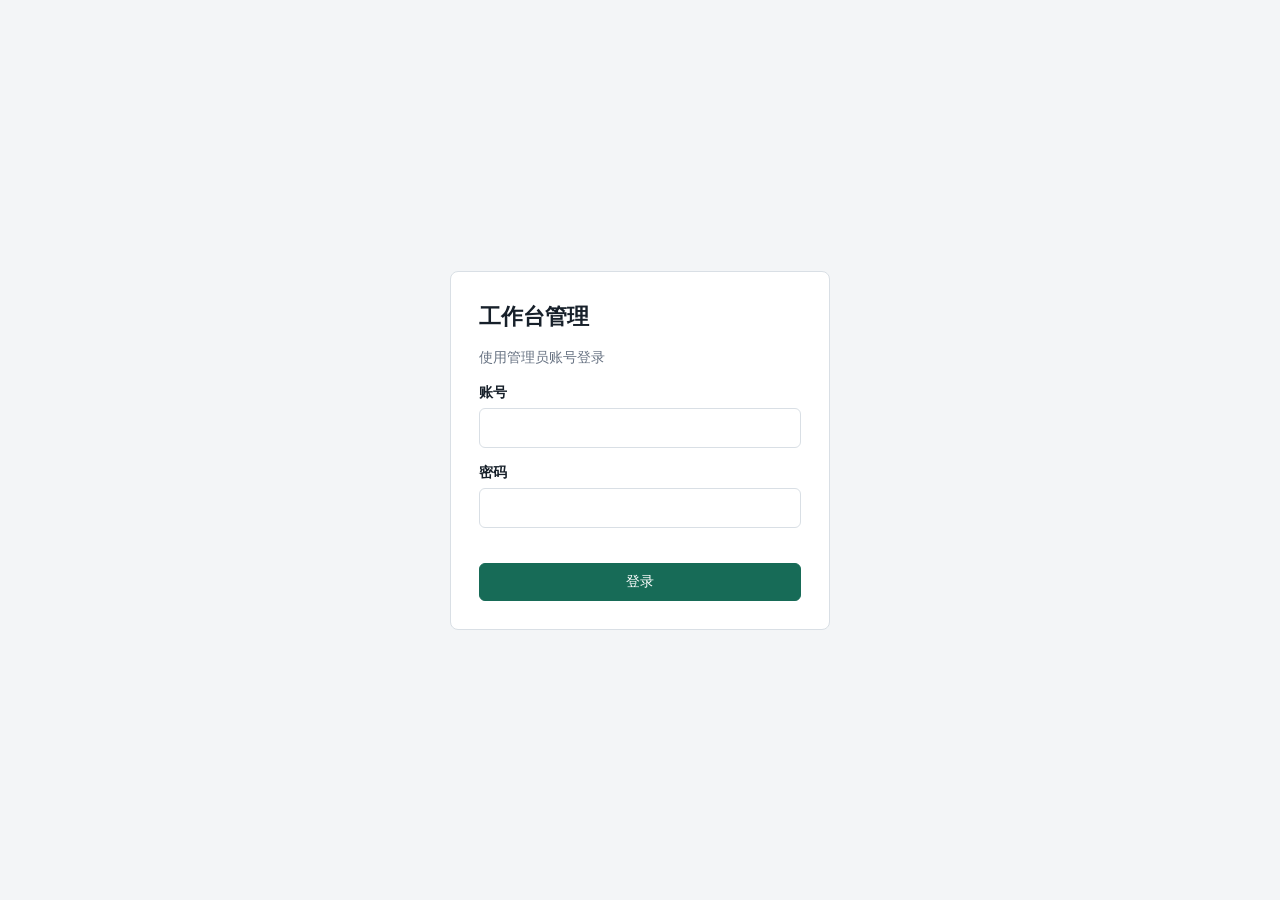
==== commit 5fb08bd2: "Rebuild bookmark navigation workspace" ====
--- a/admin.html
+++ b/admin.html
@@ -1,1421 +1,89 @@
-<!DOCTYPE html>
+<!doctype html>
 <html lang="zh-CN">
 <head>
-<meta charset="UTF-8">
-<meta name="viewport" content="width=device-width, initial-scale=1.0">
-<title>后台管理 - 独行之人导航站</title>
-<link rel="icon" href="data:image/svg+xml,<svg xmlns='http://www.w3.org/2000/svg' viewBox='0 0 100 100'><text y='.9em' font-size='90'>⚙️</text></svg>">
+<meta charset="utf-8"><meta name="viewport" content="width=device-width,initial-scale=1">
+<title>工作台管理</title>
 <style>
-@import url('https://fonts.googleapis.com/css2?family=Noto+Sans+SC:wght@300;400;500;700&display=swap');
-
-:root {
-  --bg: #f0f2f5;
-  --bg-card: #ffffff;
-  --text: #1a1d23;
-  --text-sec: #5a6072;
-  --text-muted: #8b90a0;
-  --accent: #2d6cdf;
-  --accent-hover: #1e5bc6;
-  --accent-light: #e8f0fe;
-  --border: #e5e7ec;
-  --danger: #e5484d;
-  --danger-light: #ffe5e5;
-  --success: #30a46c;
-  --success-light: #e6f9ed;
-  --warning: #f5a623;
-  --shadow: 0 2px 8px rgba(0,0,0,0.06);
-  --radius: 10px;
-}
-
-* { margin: 0; padding: 0; box-sizing: border-box; }
-
-body {
-  font-family: 'Noto Sans SC', -apple-system, sans-serif;
-  background: var(--bg);
-  color: var(--text);
-  min-height: 100vh;
-}
-
-/* ========== LOGIN ========== */
-.login-page {
-  min-height: 100vh;
-  display: flex;
-  align-items: center;
-  justify-content: center;
-  background: linear-gradient(135deg, #1a1d23 0%, #2a3040 100%);
-  padding: 20px;
-}
-
-.login-card {
-  background: var(--bg-card);
-  border-radius: 16px;
-  padding: 40px 36px;
-  width: 100%;
-  max-width: 380px;
-  box-shadow: 0 20px 60px rgba(0,0,0,0.3);
-}
-
-.login-card .login-logo {
-  text-align: center;
-  margin-bottom: 28px;
-}
-
-.login-card .login-logo .logo-icon {
-  width: 56px; height: 56px;
-  background: linear-gradient(135deg, #2d6cdf, #6b4ce6);
-  border-radius: 14px;
-  display: inline-flex; align-items: center; justify-content: center;
-  font-size: 28px;
-  margin-bottom: 12px;
-  box-shadow: 0 4px 15px rgba(45,108,223,0.3);
-}
-
-.login-card .login-logo h1 {
-  font-size: 20px;
-  font-weight: 700;
-  color: var(--text);
-}
-
-.login-card .login-logo p {
-  font-size: 13px;
-  color: var(--text-muted);
-  margin-top: 4px;
-}
-
-.form-group {
-  margin-bottom: 18px;
-}
-
-.form-group label {
-  display: block;
-  font-size: 13px;
-  font-weight: 500;
-  color: var(--text-sec);
-  margin-bottom: 6px;
-}
-
-.form-input {
-  width: 100%;
-  height: 42px;
-  padding: 0 14px;
-  border: 1px solid var(--border);
-  border-radius: 8px;
-  font-size: 14px;
-  font-family: inherit;
-  color: var(--text);
-  background: #fafbfc;
-  outline: none;
-  transition: border-color 0.2s, box-shadow 0.2s;
-}
-
-.form-input:focus {
-  border-color: var(--accent);
-  box-shadow: 0 0 0 3px rgba(45,108,223,0.1);
-  background: #fff;
-}
-
-.login-btn {
-  width: 100%;
-  height: 44px;
-  background: var(--accent);
-  color: #fff;
-  border: none;
-  border-radius: 8px;
-  font-size: 15px;
-  font-weight: 600;
-  font-family: inherit;
-  cursor: pointer;
-  transition: background 0.2s;
-  margin-top: 6px;
-}
-.login-btn:hover { background: var(--accent-hover); }
-
-.login-error {
-  color: var(--danger);
-  font-size: 12px;
-  text-align: center;
-  margin-top: 12px;
-  display: none;
-}
-
-.login-back {
-  text-align: center;
-  margin-top: 18px;
-}
-.login-back a {
-  color: var(--accent);
-  text-decoration: none;
-  font-size: 13px;
-}
-.login-back a:hover { text-decoration: underline; }
-
-/* ========== ADMIN LAYOUT ========== */
-.admin-page { display: none; min-height: 100vh; }
-
-.admin-header {
-  background: var(--bg-card);
-  border-bottom: 1px solid var(--border);
-  padding: 0 24px;
-  height: 56px;
-  display: flex;
-  align-items: center;
-  justify-content: space-between;
-  box-shadow: var(--shadow);
-  position: sticky;
-  top: 0;
-  z-index: 50;
-}
-
-.admin-header .header-left {
-  display: flex; align-items: center; gap: 12px;
-}
-
-.admin-header .header-left .logo-sm {
-  width: 32px; height: 32px;
-  background: linear-gradient(135deg, #2d6cdf, #6b4ce6);
-  border-radius: 8px;
-  display: flex; align-items: center; justify-content: center;
-  font-size: 16px;
-}
-
-.admin-header .header-left h1 {
-  font-size: 16px; font-weight: 700;
-}
-
-.admin-header .header-right {
-  display: flex; align-items: center; gap: 10px;
-}
-
-.btn {
-  height: 36px;
-  padding: 0 16px;
-  border-radius: 8px;
-  font-size: 13px;
-  font-weight: 500;
-  font-family: inherit;
-  cursor: pointer;
-  display: inline-flex;
-  align-items: center;
-  gap: 6px;
-  transition: all 0.2s;
-  border: 1px solid var(--border);
-  background: var(--bg-card);
-  color: var(--text-sec);
-  white-space: nowrap;
-}
-.btn:hover { background: var(--bg); }
-
-.btn-primary {
-  background: var(--accent);
-  color: #fff;
-  border-color: var(--accent);
-}
-.btn-primary:hover { background: var(--accent-hover); }
-
-.btn-danger {
-  background: var(--danger);
-  color: #fff;
-  border-color: var(--danger);
-}
-.btn-danger:hover { background: #d13438; }
-
-.btn-sm {
-  height: 30px;
-  padding: 0 10px;
-  font-size: 12px;
-}
-
-/* ========== TABS ========== */
-.admin-tabs {
-  display: flex;
-  gap: 0;
-  background: var(--bg-card);
-  border-bottom: 1px solid var(--border);
-  padding: 0 24px;
-}
-
-.admin-tab {
-  padding: 12px 20px;
-  font-size: 14px;
-  font-weight: 500;
-  color: var(--text-muted);
-  cursor: pointer;
-  border-bottom: 2px solid transparent;
-  transition: all 0.2s;
-  background: none;
-  border-top: none; border-left: none; border-right: none;
-  font-family: inherit;
-}
-.admin-tab:hover { color: var(--text); }
-.admin-tab.active {
-  color: var(--accent);
-  border-bottom-color: var(--accent);
-}
-
-/* ========== CONTENT ========== */
-.admin-content {
-  max-width: 1200px;
-  margin: 0 auto;
-  padding: 24px;
-}
-
-.panel { display: none; }
-.panel.active { display: block; }
-
-/* ========== TABLE ========== */
-.table-toolbar {
-  display: flex;
-  align-items: center;
-  justify-content: space-between;
-  margin-bottom: 16px;
-  gap: 12px;
-  flex-wrap: wrap;
-}
-
-.table-search {
-  height: 36px;
-  padding: 0 12px;
-  border: 1px solid var(--border);
-  border-radius: 8px;
-  font-size: 13px;
-  font-family: inherit;
-  color: var(--text);
-  outline: none;
-  min-width: 220px;
-  background: var(--bg-card);
-}
-.table-search:focus { border-color: var(--accent); }
-
-.table-container {
-  background: var(--bg-card);
-  border-radius: var(--radius);
-  border: 1px solid var(--border);
-  overflow: hidden;
-  box-shadow: var(--shadow);
-}
-
-table {
-  width: 100%;
-  border-collapse: collapse;
-}
-
-th, td {
-  padding: 12px 16px;
-  text-align: left;
-  font-size: 13px;
-  border-bottom: 1px solid var(--border);
-}
-
-th {
-  font-weight: 600;
-  color: var(--text-sec);
-  background: #fafbfc;
-  font-size: 12px;
-  text-transform: uppercase;
-  letter-spacing: 0.5px;
-  white-space: nowrap;
-}
-
-td { color: var(--text); }
-
-tr:last-child td { border-bottom: none; }
-
-tr:hover td { background: #fafbfc; }
-
-.table-icon {
-  font-size: 18px;
-  display: inline-block;
-  width: 28px;
-  text-align: center;
-}
-
-.table-actions {
-  display: flex;
-  gap: 6px;
-}
-
-.badge {
-  display: inline-block;
-  padding: 2px 8px;
-  border-radius: 10px;
-  font-size: 11px;
-  font-weight: 500;
-}
-.badge-blue { background: var(--accent-light); color: var(--accent); }
-.badge-green { background: var(--success-light); color: var(--success); }
-
-/* ========== MODAL ========== */
-.modal-overlay {
-  position: fixed;
-  inset: 0;
-  background: rgba(0,0,0,0.5);
-  display: none;
-  align-items: center;
-  justify-content: center;
-  z-index: 1000;
-  padding: 20px;
-}
-.modal-overlay.show { display: flex; }
-
-.modal {
-  background: var(--bg-card);
-  border-radius: 14px;
-  width: 100%;
-  max-width: 500px;
-  max-height: 90vh;
-  overflow-y: auto;
-  box-shadow: 0 20px 60px rgba(0,0,0,0.2);
-}
-
-.modal-header {
-  padding: 18px 24px;
-  border-bottom: 1px solid var(--border);
-  display: flex;
-  align-items: center;
-  justify-content: space-between;
-}
-
-.modal-header h3 {
-  font-size: 16px;
-  font-weight: 700;
-}
-
-.modal-close {
-  width: 30px; height: 30px;
-  border-radius: 6px;
-  border: none;
-  background: none;
-  cursor: pointer;
-  font-size: 18px;
-  color: var(--text-muted);
-  display: flex; align-items: center; justify-content: center;
-}
-.modal-close:hover { background: var(--bg); }
-
-.modal-body { padding: 20px 24px; }
-
-.modal-footer {
-  padding: 16px 24px;
-  border-top: 1px solid var(--border);
-  display: flex;
-  justify-content: flex-end;
-  gap: 10px;
-}
-
-.form-row {
-  display: grid;
-  grid-template-columns: 1fr 1fr;
-  gap: 14px;
-}
-
-.form-group.full { grid-column: 1 / -1; }
-
-select.form-input {
-  appearance: none;
-  cursor: pointer;
-  background-image: url("data:image/svg+xml,%3Csvg xmlns='http://www.w3.org/2000/svg' width='12' height='12' fill='%235a6072' viewBox='0 0 16 16'%3E%3Cpath d='M8 11L3 6h10z'/%3E%3C/svg%3E");
-  background-repeat: no-repeat;
-  background-position: right 12px center;
-  padding-right: 32px;
-}
-
-/* ========== STATS ========== */
-.stats-row {
-  display: grid;
-  grid-template-columns: repeat(auto-fit, minmax(180px, 1fr));
-  gap: 14px;
-  margin-bottom: 24px;
-}
-
-.stat-card {
-  background: var(--bg-card);
-  border: 1px solid var(--border);
-  border-radius: var(--radius);
-  padding: 18px;
-  box-shadow: var(--shadow);
-}
-
-.stat-card .stat-label {
-  font-size: 12px;
-  color: var(--text-muted);
-  margin-bottom: 6px;
-}
-
-.stat-card .stat-value {
-  font-size: 28px;
-  font-weight: 700;
-  color: var(--accent);
-}
-
-/* ========== DATA MGMT ========== */
-.data-section {
-  background: var(--bg-card);
-  border: 1px solid var(--border);
-  border-radius: var(--radius);
-  padding: 20px;
-  margin-bottom: 16px;
-  box-shadow: var(--shadow);
-}
-
-.data-section h4 {
-  font-size: 14px;
-  font-weight: 600;
-  margin-bottom: 8px;
-}
-
-.data-section p {
-  font-size: 13px;
-  color: var(--text-sec);
-  margin-bottom: 14px;
-}
-
-.data-section .btn-group {
-  display: flex;
-  gap: 10px;
-  flex-wrap: wrap;
-}
-
-.toast {
-  position: fixed;
-  bottom: 24px;
-  left: 50%;
-  transform: translateX(-50%) translateY(80px);
-  background: #1a1d23;
-  color: #fff;
-  padding: 10px 24px;
-  border-radius: 8px;
-  font-size: 13px;
-  font-weight: 500;
-  z-index: 9999;
-  transition: transform 0.3s ease;
-  white-space: nowrap;
-}
-.toast.show { transform: translateX(-50%) translateY(0); }
-
-@media (max-width: 768px) {
-  .admin-content { padding: 16px; }
-  .table-toolbar { flex-direction: column; align-items: stretch; }
-  .table-search { min-width: auto; }
-  .form-row { grid-template-columns: 1fr; }
-  th, td { padding: 10px 12px; font-size: 12px; }
-  .admin-tabs { overflow-x: auto; padding: 0 16px; }
-  .admin-tab { padding: 12px 14px; font-size: 13px; white-space: nowrap; }
-}
+:root{--bg:#f3f5f7;--surface:#fff;--text:#17202a;--muted:#687383;--line:#d9dfe5;--accent:#176b57;--danger:#b42318;--warn:#9a6700}*{box-sizing:border-box}body{margin:0;background:var(--bg);color:var(--text);font:14px/1.5 Inter,"Segoe UI","Microsoft YaHei",sans-serif}button,input,select,textarea{font:inherit;color:inherit}button{cursor:pointer}.login{min-height:100vh;display:grid;place-items:center;padding:20px}.login-box{width:min(380px,100%);background:var(--surface);border:1px solid var(--line);border-radius:8px;padding:28px}.login-box h1{font-size:22px;margin:0 0 6px}.muted{color:var(--muted)}.field{margin:14px 0}.field label{display:block;font-weight:650;margin-bottom:5px}.input{width:100%;height:40px;border:1px solid var(--line);border-radius:6px;background:var(--surface);padding:0 10px}.textarea{min-height:82px;padding:9px;resize:vertical}.btn{height:38px;border:1px solid var(--line);border-radius:6px;background:var(--surface);padding:0 14px}.btn:hover{background:#eef2f4}.btn.primary{background:var(--accent);border-color:var(--accent);color:#fff}.btn.danger{color:var(--danger);border-color:#e4b4b0}.btn.small{height:30px;padding:0 9px;font-size:12px}.wide{width:100%}.error{color:var(--danger);min-height:21px}
+.admin{display:none;min-height:100vh}.top{height:62px;background:var(--surface);border-bottom:1px solid var(--line);display:flex;align-items:center;padding:0 22px;position:sticky;top:0;z-index:5}.top strong{font-size:17px}.top-actions{margin-left:auto;display:flex;gap:8px}.layout{display:grid;grid-template-columns:210px minmax(0,1fr)}.side{height:calc(100vh - 62px);position:sticky;top:62px;background:var(--surface);border-right:1px solid var(--line);padding:12px}.tab-btn{width:100%;height:40px;border:0;border-radius:6px;background:transparent;text-align:left;padding:0 12px;margin:2px 0}.tab-btn.active{background:var(--accent);color:#fff}.main{padding:22px;min-width:0}.panel{display:none}.panel.active{display:block}.page-head{display:flex;align-items:center;gap:10px;margin-bottom:18px}.page-head h1{font-size:22px;margin:0}.page-head .actions{margin-left:auto;display:flex;gap:8px}.cards{display:grid;grid-template-columns:repeat(4,minmax(0,1fr));gap:10px}.metric{background:var(--surface);border:1px solid var(--line);border-radius:7px;padding:18px}.metric b{font-size:26px;display:block}.metric span{color:var(--muted)}.box{background:var(--surface);border:1px solid var(--line);border-radius:7px;padding:16px;margin-top:14px}.box h2{font-size:16px;margin:0 0 12px}.toolbar{display:flex;gap:8px;margin-bottom:12px}.toolbar .input{max-width:300px}.table-wrap{overflow:auto;border:1px solid var(--line);border-radius:7px;background:var(--surface)}table{width:100%;border-collapse:collapse;min-width:720px}th,td{text-align:left;padding:10px 12px;border-bottom:1px solid var(--line);vertical-align:middle}th{font-size:12px;color:var(--muted);background:#f8f9fa}tr:last-child td{border-bottom:0}.site-cell{display:flex;align-items:center;gap:8px}.mini-icon{width:30px;height:30px;border-radius:5px;background:#edf1f3;display:grid;place-items:center}.url{max-width:260px;white-space:nowrap;overflow:hidden;text-overflow:ellipsis;color:var(--muted)}.tag{display:inline-block;border-radius:4px;background:#edf1f3;padding:2px 7px;font-size:12px}.tag.active{color:#087443;background:#e6f5ed}.tag.review{color:var(--warn);background:#fff5d6}.tag.dead{color:var(--danger);background:#fdeceb}.row-actions{display:flex;gap:5px}.settings-grid{display:grid;grid-template-columns:repeat(2,minmax(0,1fr));gap:10px}.toggle{display:flex;align-items:center;gap:10px;border:1px solid var(--line);border-radius:6px;padding:12px}.toggle input{width:18px;height:18px;accent-color:var(--accent)}.drop{border:1px dashed #9ea8b2;border-radius:7px;padding:22px;text-align:center}.preview{margin-top:12px;padding:12px;background:#f7f8f9;border-radius:6px;display:none}.preview b{margin-right:14px}.modal{display:none;position:fixed;inset:0;background:rgba(0,0,0,.42);z-index:30;place-items:center;padding:18px}.modal.open{display:grid}.modal-card{background:var(--surface);border-radius:8px;width:min(540px,100%);max-height:90vh;overflow:auto;padding:20px}.modal-head{display:flex;align-items:center}.modal-head h2{margin:0;font-size:18px}.modal-head button{margin-left:auto}.form-grid{display:grid;grid-template-columns:1fr 1fr;gap:0 12px}.span2{grid-column:1/-1}.modal-actions{display:flex;justify-content:flex-end;gap:8px;margin-top:18px}.toast{position:fixed;right:20px;bottom:20px;background:#18202a;color:#fff;padding:10px 14px;border-radius:6px;display:none;z-index:50}.empty{text-align:center;color:var(--muted);padding:28px}
+@media(max-width:800px){.layout{display:block}.side{position:static;height:auto;display:flex;overflow:auto;border-right:0;border-bottom:1px solid var(--line);padding:8px}.tab-btn{min-width:max-content;width:auto}.main{padding:15px}.cards{grid-template-columns:repeat(2,1fr)}.settings-grid{grid-template-columns:1fr}.page-head{align-items:flex-start;flex-wrap:wrap}.page-head .actions{margin-left:0;width:100%}.top{padding:0 14px}.top .back-label{display:none}}
+@media(max-width:440px){.cards{grid-template-columns:1fr 1fr}.metric{padding:12px}.form-grid{display:block}.top-actions .btn:first-child{display:none}}
 </style>
 </head>
 <body>
-
-<!-- ========== LOGIN PAGE ========== -->
-<div class="login-page" id="loginPage">
-  <div class="login-card">
-    <div class="login-logo">
-      <div class="logo-icon">⚙️</div>
-      <h1>后台管理系统</h1>
-      <p>独行之人导航站</p>
-    </div>
-    <div class="form-group">
-      <label>管理员账号</label>
-      <input class="form-input" type="text" id="loginUser" placeholder="请输入账号" autocomplete="off">
-    </div>
-    <div class="form-group">
-      <label>管理员密码</label>
-      <input class="form-input" type="password" id="loginPass" placeholder="请输入密码" autocomplete="off">
-    </div>
-    <button class="login-btn" id="loginBtn">登 录</button>
-    <div class="login-error" id="loginError">账号或密码错误</div>
-    <div class="login-back">
-      <a href="index.html">← 返回导航站首页</a>
-    </div>
-  </div>
-</div>
-
-<!-- ========== ADMIN PAGE ========== -->
-<div class="admin-page" id="adminPage">
-  <header class="admin-header">
-    <div class="header-left">
-      <div class="logo-sm">⚙️</div>
-      <h1>后台管理</h1>
-    </div>
-    <div class="header-right">
-      <a href="index.html" class="btn">🏠 返回首页</a>
-      <button class="btn" id="logoutBtn">退出登录</button>
-    </div>
-  </header>
-
-  <div class="admin-tabs" id="adminTabs">
-    <button class="admin-tab active" data-panel="sites">网站管理</button>
-    <button class="admin-tab" data-panel="categories">分类管理</button>
-    <button class="admin-tab" data-panel="engines">搜索引擎</button>
-    <button class="admin-tab" data-panel="data">数据管理</button>
-  </div>
-
-  <div class="admin-content">
-    <!-- Stats -->
-    <div class="stats-row" id="statsRow"></div>
-
-    <!-- Sites Panel -->
-    <div class="panel active" id="panel-sites">
-      <div class="table-toolbar">
-        <input class="table-search" id="siteSearch" placeholder="搜索网站名称..." type="text">
-        <button class="btn btn-primary" id="addSiteBtn">＋ 添加网站</button>
-      </div>
-      <div class="table-container">
-        <table>
-          <thead>
-            <tr><th>图标</th><th>名称</th><th>分类</th><th>网址</th><th>描述</th><th>操作</th></tr>
-          </thead>
-          <tbody id="sitesTable"></tbody>
-        </table>
-      </div>
-    </div>
-
-    <!-- Categories Panel -->
-    <div class="panel" id="panel-categories">
-      <div class="table-toolbar">
-        <span style="font-size:13px;color:var(--text-sec);">拖拽行调整排序（开发中）</span>
-        <button class="btn btn-primary" id="addCatBtn">＋ 添加分类</button>
-      </div>
-      <div class="table-container">
-        <table>
-          <thead>
-            <tr><th>图标</th><th>名称</th><th>ID</th><th>排序</th><th>站点数</th><th>操作</th></tr>
-          </thead>
-          <tbody id="catsTable"></tbody>
-        </table>
-      </div>
-    </div>
-
-    <!-- Search Engines Panel -->
-    <div class="panel" id="panel-engines">
-      <div class="table-toolbar">
-        <span style="font-size:13px;color:var(--text-sec);">管理导航站的搜索引擎列表</span>
-        <button class="btn btn-primary" id="addEngBtn">＋ 添加搜索引擎</button>
-      </div>
-      <div class="table-container">
-        <table>
-          <thead>
-            <tr><th>图标</th><th>名称</th><th>ID</th><th>URL模板</th><th>操作</th></tr>
-          </thead>
-          <tbody id="enginesTable"></tbody>
-        </table>
-      </div>
-    </div>
-
-    <!-- Data Panel -->
-    <div class="panel" id="panel-data">
-      <div class="data-section">
-        <h4>📤 导出数据</h4>
-        <p>将所有网站、分类、收藏等数据导出为 JSON 文件</p>
-        <div class="btn-group">
-          <button class="btn btn-primary" id="exportBtn">导出数据</button>
-        </div>
-      </div>
-      <div class="data-section">
-        <h4>📥 导入数据</h4>
-        <p>从 JSON 文件导入数据（将覆盖现有数据）</p>
-        <div class="btn-group">
-          <button class="btn btn-primary" id="importBtn">选择文件导入</button>
-          <input type="file" id="importFile" accept=".json" style="display:none">
-        </div>
-      </div>
-      <div class="data-section">
-        <h4>🔄 重置数据</h4>
-        <p>恢复到默认数据，将清除所有自定义内容</p>
-        <div class="btn-group">
-          <button class="btn btn-danger" id="resetBtn">重置为默认</button>
-        </div>
-      </div>
-      <div class="data-section">
-        <h4>🔐 修改密码</h4>
-        <p>修改后台管理登录密码</p>
-        <div style="display:flex;gap:10px;align-items:center;flex-wrap:wrap;">
-          <input class="form-input" type="password" id="newPassInput" placeholder="输入新密码" style="max-width:200px;height:36px;">
-          <input class="form-input" type="password" id="confirmPassInput" placeholder="确认新密码" style="max-width:200px;height:36px;">
-          <button class="btn btn-primary" id="changePassBtn">修改密码</button>
-        </div>
-      </div>
-    </div>
-  </div>
-</div>
-
-<!-- ========== MODALS ========== -->
-<!-- Site Modal -->
-<div class="modal-overlay" id="siteModal">
-  <div class="modal">
-    <div class="modal-header">
-      <h3 id="siteModalTitle">添加网站</h3>
-      <button class="modal-close" onclick="closeSiteModal()">✕</button>
-    </div>
-    <div class="modal-body">
-      <input type="hidden" id="siteEditId">
-      <div class="form-row">
-        <div class="form-group">
-          <label>网站名称 *</label>
-          <input class="form-input" id="siteName" placeholder="例：百度">
-        </div>
-        <div class="form-group">
-          <label>分类 *</label>
-          <select class="form-input" id="siteCategory"></select>
-        </div>
-      </div>
-      <div class="form-group">
-        <label>网址 *</label>
-        <input class="form-input" id="siteUrl" placeholder="https://www.example.com">
-      </div>
-      <div class="form-group">
-        <label>描述</label>
-        <input class="form-input" id="siteDesc" placeholder="简短描述">
-      </div>
-      <div class="form-row">
-        <div class="form-group">
-          <label>图标 (emoji)</label>
-          <input class="form-input" id="siteIcon" placeholder="🔍">
-        </div>
-      </div>
-    </div>
-    <div class="modal-footer">
-      <button class="btn" onclick="closeSiteModal()">取 消</button>
-      <button class="btn btn-primary" id="saveSiteBtn">保 存</button>
-    </div>
-  </div>
-</div>
-
-<!-- Category Modal -->
-<div class="modal-overlay" id="catModal">
-  <div class="modal">
-    <div class="modal-header">
-      <h3 id="catModalTitle">添加分类</h3>
-      <button class="modal-close" onclick="closeCatModal()">✕</button>
-    </div>
-    <div class="modal-body">
-      <input type="hidden" id="catEditId">
-      <div class="form-row">
-        <div class="form-group">
-          <label>分类名称 *</label>
-          <input class="form-input" id="catName" placeholder="例：AI工具">
-        </div>
-        <div class="form-group">
-          <label>分类ID *</label>
-          <input class="form-input" id="catId" placeholder="例：ai">
-        </div>
-      </div>
-      <div class="form-row">
-        <div class="form-group">
-          <label>图标 (emoji)</label>
-          <input class="form-input" id="catIcon" placeholder="🤖">
-        </div>
-        <div class="form-group">
-          <label>排序</label>
-          <input class="form-input" type="number" id="catOrder" placeholder="0">
-        </div>
-      </div>
-    </div>
-    <div class="modal-footer">
-      <button class="btn" onclick="closeCatModal()">取 消</button>
-      <button class="btn btn-primary" id="saveCatBtn">保 存</button>
-    </div>
-  </div>
-</div>
-
-<!-- Engine Modal -->
-<div class="modal-overlay" id="engModal">
-  <div class="modal">
-    <div class="modal-header">
-      <h3 id="engModalTitle">添加搜索引擎</h3>
-      <button class="modal-close" onclick="closeEngModal()">✕</button>
-    </div>
-    <div class="modal-body">
-      <input type="hidden" id="engEditId">
-      <div class="form-row">
-        <div class="form-group">
-          <label>名称 *</label>
-          <input class="form-input" id="engName" placeholder="例：Google">
-        </div>
-        <div class="form-group">
-          <label>ID *</label>
-          <input class="form-input" id="engId" placeholder="例：google">
-        </div>
-      </div>
-      <div class="form-group">
-        <label>图标 (emoji)</label>
-        <input class="form-input" id="engIcon" placeholder="🔍">
-      </div>
-      <div class="form-group">
-        <label>URL模板（用 {q} 代替搜索词）</label>
-        <input class="form-input" id="engUrl" placeholder="https://www.google.com/search?q={q}">
-      </div>
-    </div>
-    <div class="modal-footer">
-      <button class="btn" onclick="closeEngModal()">取 消</button>
-      <button class="btn btn-primary" id="saveEngBtn">保 存</button>
-    </div>
-  </div>
-</div>
-
-<!-- Toast -->
+<section class="login" id="loginPage"><form class="login-box" id="loginForm"><h1>工作台管理</h1><p class="muted">使用管理员账号登录</p><div class="field"><label>账号</label><input class="input" id="loginUser" autocomplete="username" required></div><div class="field"><label>密码</label><input class="input" id="loginPass" type="password" autocomplete="current-password" required></div><div class="error" id="loginError"></div><button class="btn primary wide">登录</button></form></section>
+<section class="admin" id="adminPage">
+<header class="top"><strong>工作台管理</strong><div class="top-actions"><a class="btn" href="index.html" style="text-decoration:none;display:grid;place-items:center"><span class="back-label">返回前台</span></a><button class="btn" id="logoutBtn">退出</button></div></header>
+<div class="layout">
+<nav class="side" id="tabs">
+<button class="tab-btn active" data-tab="dashboard">概览</button><button class="tab-btn" data-tab="sites">网站管理</button><button class="tab-btn" data-tab="categories">分类管理</button><button class="tab-btn" data-tab="settings">功能设置</button><button class="tab-btn" data-tab="links">链接状态</button><button class="tab-btn" data-tab="data">数据管理</button><button class="tab-btn" data-tab="account">账号设置</button>
+</nav>
+<main class="main">
+<section class="panel active" id="dashboardPanel"><div class="page-head"><h1>概览</h1></div><div class="cards" id="metrics"></div><div class="box"><h2>数据说明</h2><p class="muted">前台与后台共用 nav_data_v5。链接检测由本地 PowerShell 脚本执行，后台读取检测报告。</p></div></section>
+<section class="panel" id="sitesPanel"><div class="page-head"><h1>网站管理</h1><div class="actions"><button class="btn primary" id="addSiteBtn">新增网站</button></div></div><div class="toolbar"><input class="input" id="siteFilter" placeholder="搜索名称或网址"><select class="input" id="categoryFilter"></select></div><div class="table-wrap"><table><thead><tr><th>网站</th><th>分类</th><th>网址</th><th>状态</th><th>操作</th></tr></thead><tbody id="sitesBody"></tbody></table></div></section>
+<section class="panel" id="categoriesPanel"><div class="page-head"><h1>分类管理</h1><div class="actions"><button class="btn primary" id="addCategoryBtn">新增分类</button></div></div><div class="table-wrap"><table><thead><tr><th>图标</th><th>名称</th><th>ID</th><th>网站数</th><th>操作</th></tr></thead><tbody id="categoriesBody"></tbody></table></div></section>
+<section class="panel" id="settingsPanel"><div class="page-head"><h1>功能设置</h1></div><div class="box"><div class="settings-grid" id="settingsGrid"></div><div style="margin-top:14px"><button class="btn primary" id="saveSettingsBtn">保存设置</button></div></div></section>
+<section class="panel" id="linksPanel"><div class="page-head"><h1>链接状态</h1><div class="actions"><label class="btn" style="display:grid;place-items:center">导入报告<input id="reportInput" type="file" accept=".json,application/json" hidden></label></div></div><div class="cards" id="linkMetrics"></div><div class="toolbar" style="margin-top:14px"><select class="input" id="statusFilter"><option value="">全部状态</option><option value="active">有效</option><option value="redirect">重定向</option><option value="review">待复核</option><option value="dead">失效</option><option value="unchecked">未检测</option></select></div><div class="table-wrap"><table><thead><tr><th>网站</th><th>状态</th><th>HTTP</th><th>最终网址</th><th>检测时间</th><th>操作</th></tr></thead><tbody id="linksBody"></tbody></table></div></section>
+<section class="panel" id="dataPanel"><div class="page-head"><h1>数据管理</h1></div><div class="box"><h2>导入 Netscape 书签</h2><div class="drop"><input id="bookmarkInput" type="file" accept=".html,text/html"><p class="muted">选择浏览器导出的 HTML 书签文件。确认前会统计分类、新增、重复和跳过数量。</p></div><div class="preview" id="bookmarkPreview"></div></div><div class="box"><h2>JSON 备份</h2><div style="display:flex;gap:8px;flex-wrap:wrap"><button class="btn" id="exportBtn">导出数据</button><label class="btn" style="display:grid;place-items:center">导入数据<input id="jsonInput" type="file" accept=".json,application/json" hidden></label><button class="btn danger" id="resetBtn">恢复默认数据</button></div></div></section>
+<section class="panel" id="accountPanel"><div class="page-head"><h1>账号设置</h1></div><form class="box" id="accountForm" style="max-width:520px"><div class="field"><label>管理员账号</label><input class="input" id="accountUser" required></div><div class="field"><label>新密码</label><input class="input" id="accountPass" type="password" minlength="4" required></div><button class="btn primary">更新凭据</button></form></section>
+</main></div></section>
+<div class="modal" id="siteModal"><form class="modal-card" id="siteForm"><div class="modal-head"><h2 id="siteModalTitle">新增网站</h2><button class="btn small" type="button" data-close="siteModal">关闭</button></div><input id="siteId" type="hidden"><div class="form-grid"><div class="field"><label>名称</label><input class="input" id="siteName" required></div><div class="field"><label>图标或 Emoji</label><input class="input" id="siteIcon" maxlength="8"></div><div class="field span2"><label>网址</label><input class="input" id="siteUrl" type="url" required></div><div class="field"><label>分类</label><select class="input" id="siteCategory" required></select></div><div class="field"><label>状态</label><select class="input" id="siteStatus"><option value="unchecked">未检测</option><option value="active">有效</option><option value="redirect">重定向</option><option value="review">待复核</option><option value="dead">失效</option></select></div><div class="field span2"><label>描述</label><textarea class="input textarea" id="siteDesc"></textarea></div><div class="field"><label><input id="siteVisibility" type="checkbox" checked> 前台显示</label></div></div><div class="modal-actions"><button class="btn" type="button" data-close="siteModal">取消</button><button class="btn primary">保存</button></div></form></div>
+<div class="modal" id="categoryModal"><form class="modal-card" id="categoryForm"><div class="modal-head"><h2 id="categoryModalTitle">新增分类</h2><button class="btn small" type="button" data-close="categoryModal">关闭</button></div><input id="categoryOriginalId" type="hidden"><div class="field"><label>分类名称</label><input class="input" id="categoryName" required></div><div class="field"><label>分类 ID</label><input class="input" id="categoryId" pattern="[a-z0-9_-]+" required></div><div class="field"><label>图标或 Emoji</label><input class="input" id="categoryIcon" maxlength="8"></div><div class="modal-actions"><button class="btn" type="button" data-close="categoryModal">取消</button><button class="btn primary">保存</button></div></form></div>
 <div class="toast" id="toast"></div>
-
+<script src="data.js"></script>
 <script>
-// ===================== AUTH =====================
-const DEFAULT_CREDENTIALS = { user: 'admin', pass: 'admin123' };
-
-function getCredentials() {
-  try {
-    const saved = localStorage.getItem('nav_admin_credentials');
-    if (saved) return JSON.parse(saved);
-  } catch(e) {}
-  return DEFAULT_CREDENTIALS;
-}
-
-function setCredentials(user, pass) {
-  localStorage.setItem('nav_admin_credentials', JSON.stringify({ user, pass }));
-}
-
-function isLoggedIn() {
-  return sessionStorage.getItem('nav_admin_logged') === 'true';
-}
-
-function login(user, pass) {
-  const creds = getCredentials();
-  if (user === creds.user && pass === creds.pass) {
-    sessionStorage.setItem('nav_admin_logged', 'true');
-    return true;
-  }
-  return false;
-}
-
-function logout() {
-  sessionStorage.removeItem('nav_admin_logged');
-  showLogin();
-}
-
-function showLogin() {
-  document.getElementById('loginPage').style.display = 'flex';
-  document.getElementById('adminPage').style.display = 'none';
-}
-
-function showAdmin() {
-  document.getElementById('loginPage').style.display = 'none';
-  document.getElementById('adminPage').style.display = 'block';
-  loadAdminData();
-}
-
-// ===================== DATA =====================
-// Share data with main nav via localStorage
-const DEFAULT_DATA = {
-  categories: [
-    { id: 'fav', name: '我的收藏', icon: '⭐', order: -1 },
-    { id: 'ai', name: 'AI工具', icon: '🤖', order: 0 },
-    { id: 'dev', name: '开发工具', icon: '💻', order: 1 },
-    { id: 'design', name: '设计资源', icon: '🎨', order: 2 },
-    { id: 'media', name: '影音娱乐', icon: '🎬', order: 3 },
-    { id: 'study', name: '学习教育', icon: '📚', order: 4 },
-    { id: 'tool', name: '在线工具', icon: '🔧', order: 5 },
-    { id: 'news', name: '资讯阅读', icon: '📰', order: 6 },
-    { id: 'social', name: '社交平台', icon: '💬', order: 7 },
-    { id: 'cloud', name: '云服务', icon: '☁️', order: 8 },
-    { id: 'game', name: '游戏天地', icon: '🎮', order: 9 },
-    { id: 'life', name: '生活服务', icon: '🏠', order: 10 },
-    { id: 'search', name: '搜索引擎', icon: '🔍', order: 11 },
-    { id: 'image', name: '图片素材', icon: '🖼️', order: 12 },
-    { id: 'video', name: '视频平台', icon: '📹', order: 13 },
-    { id: 'font', name: '字体资源', icon: '🔤', order: 14 },
-    { id: 'color', name: '配色方案', icon: '🎯', order: 15 }
-  ],
-  sites: [
-    // AI 工具
-    { id: 'ai1', name: 'ChatGPT', url: 'https://chat.openai.com', desc: 'OpenAI 对话 AI', icon: '🤖', category: 'ai' },
-    { id: 'ai2', name: 'Claude', url: 'https://claude.ai', desc: 'Anthropic AI 助手', icon: '🧠', category: 'ai' },
-    { id: 'ai3', name: 'Gemini', url: 'https://gemini.google.com', desc: 'Google AI 助手', icon: '✨', category: 'ai' },
-    { id: 'ai4', name: 'Midjourney', url: 'https://www.midjourney.com', desc: 'AI 图像生成', icon: '🎨', category: 'ai' },
-    { id: 'ai5', name: '文心一言', url: 'https://yiyan.baidu.com', desc: '百度 AI 对话', icon: '🌊', category: 'ai' },
-    { id: 'ai6', name: '通义千问', url: 'https://qianwen.aliyun.com', desc: '阿里 AI 助手', icon: '🔮', category: 'ai' },
-    { id: 'ai7', name: 'Stable Diffusion', url: 'https://stability.ai', desc: 'AI 图像生成模型', icon: '🖼️', category: 'ai' },
-    { id: 'ai8', name: 'Perplexity', url: 'https://www.perplexity.ai', desc: 'AI 搜索引擎', icon: '🔭', category: 'ai' },
-    // 开发工具
-    { id: 'dev1', name: 'GitHub', url: 'https://github.com', desc: '代码托管平台', icon: '🐙', category: 'dev' },
-    { id: 'dev2', name: 'Stack Overflow', url: 'https://stackoverflow.com', desc: '开发者问答社区', icon: '📚', category: 'dev' },
-    { id: 'dev3', name: 'MDN Web Docs', url: 'https://developer.mozilla.org', desc: 'Web 技术文档', icon: '📖', category: 'dev' },
-    { id: 'dev4', name: 'CodePen', url: 'https://codepen.io', desc: '前端代码在线编辑', icon: '✏️', category: 'dev' },
-    { id: 'dev5', name: 'npm', url: 'https://www.npmjs.com', desc: 'Node.js 包管理器', icon: '📦', category: 'dev' },
-    { id: 'dev6', name: 'Can I Use', url: 'https://caniuse.com', desc: '浏览器兼容性查询', icon: '🔍', category: 'dev' },
-    { id: 'dev7', name: 'Regex101', url: 'https://regex101.com', desc: '正则表达式测试', icon: '🔧', category: 'dev' },
-    { id: 'dev8', name: 'DevDocs', url: 'https://devdocs.io', desc: '开发文档聚合', icon: '📋', category: 'dev' },
-    // 设计资源
-    { id: 'de1', name: 'Dribbble', url: 'https://dribbble.com', desc: '设计师作品展示', icon: '🏀', category: 'design' },
-    { id: 'de2', name: 'Behance', url: 'https://www.behance.net', desc: 'Adobe 设计社区', icon: '🎭', category: 'design' },
-    { id: 'de3', name: '站酷', url: 'https://www.zcool.com.cn', desc: '设计师互动学习平台', icon: '🎭', category: 'design' },
-    { id: 'de4', name: 'Figma', url: 'https://www.figma.com', desc: '在线协作设计工具', icon: '🖌️', category: 'design' },
-    { id: 'de5', name: '花瓣网', url: 'https://huaban.com', desc: '设计灵感与素材', icon: '🌸', category: 'design' },
-    { id: 'de6', name: 'Canva', url: 'https://www.canva.cn', desc: '在线设计平台', icon: '🎨', category: 'design' },
-    { id: 'de7', name: '即时设计', url: 'https://js.design', desc: '国产在线 UI 设计工具', icon: '✨', category: 'design' },
-    { id: 'de8', name: 'UI8', url: 'https://ui8.net', desc: 'UI 设计素材市场', icon: '🎁', category: 'design' },
-    // 影音娱乐
-    { id: 'm1', name: '哔哩哔哩', url: 'https://www.bilibili.com', desc: '视频弹幕网站', icon: '📺', category: 'media' },
-    { id: 'm2', name: '网易云音乐', url: 'https://music.163.com', desc: '在线音乐平台', icon: '🎵', category: 'media' },
-    { id: 'm3', name: 'YouTube', url: 'https://www.youtube.com', desc: '全球最大视频平台', icon: '▶️', category: 'media' },
-    { id: 'm4', name: 'Spotify', url: 'https://www.spotify.com', desc: '全球音乐流媒体', icon: '🎧', category: 'media' },
-    { id: 'm5', name: '爱奇艺', url: 'https://www.iqiyi.com', desc: '在线视频平台', icon: '🎬', category: 'media' },
-    { id: 'm6', name: '抖音', url: 'https://www.douyin.com', desc: '短视频平台', icon: '🎶', category: 'media' },
-    // 学习教育
-    { id: 'st1', name: '中国知网', url: 'https://www.cnki.net', desc: '学术文献检索', icon: '📚', category: 'study' },
-    { id: 'st2', name: '知乎', url: 'https://www.zhihu.com', desc: '高质量问答社区', icon: '💡', category: 'study' },
-    { id: 'st3', name: 'Coursera', url: 'https://www.coursera.org', desc: '在线学习平台', icon: '🎓', category: 'study' },
-    { id: 'st4', name: '慕课网', url: 'https://www.imooc.com', desc: 'IT 技能学习平台', icon: '💻', category: 'study' },
-    { id: 'st5', name: 'B站大学', url: 'https://www.bilibili.com/learning', desc: 'B站学习频道', icon: '📹', category: 'study' },
-    { id: 'st6', name: 'Wikipedia', url: 'https://zh.wikipedia.org', desc: '自由的百科全书', icon: '📖', category: 'study' },
-    // 在线工具
-    { id: 't1', name: 'TinyPNG', url: 'https://tinypng.com', desc: '图片压缩工具', icon: '🐼', category: 'tool' },
-    { id: 't2', name: 'Remove.bg', url: 'https://www.remove.bg', desc: 'AI 自动抠图', icon: '✂️', category: 'tool' },
-    { id: 't3', name: '草料二维码', url: 'https://cli.im', desc: '二维码生成器', icon: '📱', category: 'tool' },
-    { id: 't4', name: 'DeepL', url: 'https://www.deepl.com', desc: '高质量翻译工具', icon: '🌐', category: 'tool' },
-    { id: 't5', name: 'ProcessOn', url: 'https://www.processon.com', desc: '在线画流程图', icon: '📊', category: 'tool' },
-    { id: 't6', name: 'Carbon', url: 'https://carbon.now.sh', desc: '代码片段美化', icon: '💎', category: 'tool' },
-    { id: 't7', name: 'JSON Editor', url: 'https://jsoneditoronline.org', desc: 'JSON 在线编辑器', icon: '📝', category: 'tool' },
-    // 资讯阅读
-    { id: 'n1', name: '今日头条', url: 'https://www.toutiao.com', desc: '个性化资讯推荐', icon: '📰', category: 'news' },
-    { id: 'n2', name: '少数派', url: 'https://sspai.com', desc: '高效数字生活', icon: '📱', category: 'news' },
-    { id: 'n3', name: '36氪', url: 'https://36kr.com', desc: '科技商业媒体', icon: '🚀', category: 'news' },
-    { id: 'n4', name: 'V2EX', url: 'https://www.v2ex.com', desc: '技术创意社区', icon: '💬', category: 'news' },
-    { id: 'n5', name: 'Hacker News', url: 'https://news.ycombinator.com', desc: '黑客新闻', icon: '🔶', category: 'news' },
-    // 社交平台
-    { id: 'so1', name: '微信', url: 'https://weixin.qq.com', desc: '即时通讯工具', icon: '💚', category: 'social' },
-    { id: 'so2', name: '微博', url: 'https://weibo.com', desc: '社交媒体平台', icon: '🔴', category: 'social' },
-    { id: 'so3', name: 'Twitter/X', url: 'https://x.com', desc: '全球社交网络', icon: '🐦', category: 'social' },
-    { id: 'so4', name: '小红书', url: 'https://www.xiaohongshu.com', desc: '生活分享社区', icon: '📕', category: 'social' },
-    { id: 'so5', name: 'Discord', url: 'https://discord.com', desc: '社区语音聊天', icon: '🎮', category: 'social' },
-    // 云服务
-    { id: 'c1', name: '阿里云', url: 'https://www.aliyun.com', desc: '云计算服务', icon: '☁️', category: 'cloud' },
-    { id: 'c2', name: '腾讯云', url: 'https://cloud.tencent.com', desc: '云计算服务', icon: '🌤️', category: 'cloud' },
-    { id: 'c3', name: '又拍云', url: 'https://www.upyun.com', desc: 'CDN 和云存储', icon: '⬆️', category: 'cloud' },
-    { id: 'c4', name: 'Cloudflare', url: 'https://www.cloudflare.com', desc: 'CDN 安全加速', icon: '🔶', category: 'cloud' },
-    { id: 'c5', name: 'Netlify', url: 'https://www.netlify.com', desc: '静态站点部署', icon: '🌐', category: 'cloud' },
-    // 游戏天地
-    { id: 'g1', name: 'Steam', url: 'https://store.steampowered.com', desc: '游戏数字商城', icon: '🎮', category: 'game' },
-    { id: 'g2', name: 'TapTap', url: 'https://www.taptap.cn', desc: '手游社区', icon: '📱', category: 'game' },
-    { id: 'g3', name: 'Epic Games', url: 'https://www.epicgames.com', desc: '游戏商城', icon: '🎯', category: 'game' },
-    { id: 'g4', name: '游民星空', url: 'https://www.gamersky.com', desc: '游戏资讯', icon: '⭐', category: 'game' },
-    // 生活服务
-    { id: 'l1', name: '淘宝', url: 'https://www.taobao.com', desc: '综合购物平台', icon: '🛒', category: 'life' },
-    { id: 'l2', name: '京东', url: 'https://www.jd.com', desc: '综合电商平台', icon: '🏬', category: 'life' },
-    { id: 'l3', name: '美团', url: 'https://www.meituan.com', desc: '生活服务平台', icon: '🍕', category: 'life' },
-    { id: 'l4', name: '高德地图', url: 'https://www.amap.com', desc: '地图导航', icon: '🗺️', category: 'life' },
-    { id: 'l5', name: '大众点评', url: 'https://www.dianping.com', desc: '美食生活信息', icon: '⭐', category: 'life' },
-    // 搜索引擎
-    { id: 'se1', name: 'Google', url: 'https://www.google.com', desc: '全球搜索引擎', icon: '🔍', category: 'search' },
-    { id: 'se2', name: '百度', url: 'https://www.baidu.com', desc: '中文搜索引擎', icon: '🔎', category: 'search' },
-    { id: 'se3', name: 'Bing', url: 'https://www.bing.com', desc: '微软搜索引擎', icon: '🌐', category: 'search' },
-    { id: 'se4', name: 'DuckDuckGo', url: 'https://duckduckgo.com', desc: '隐私搜索引擎', icon: '🦆', category: 'search' },
-    // 图片素材
-    { id: 'i1', name: 'Unsplash', url: 'https://unsplash.com', desc: '免费高清图片', icon: '📷', category: 'image' },
-    { id: 'i2', name: 'Pexels', url: 'https://www.pexels.com', desc: '免费图片视频素材', icon: '🖼️', category: 'image' },
-    { id: 'i3', name: 'Pixabay', url: 'https://pixabay.com', desc: '免费图片插画', icon: '🎭', category: 'image' },
-    { id: 'i4', name: 'iconfont', url: 'https://www.iconfont.cn', desc: '阿里巴巴图标库', icon: '🎯', category: 'image' },
-    { id: 'i5', name: 'Flaticon', url: 'https://www.flaticon.com', desc: '矢量图标库', icon: '📐', category: 'image' },
-    // 视频平台
-    { id: 'v1', name: '哔哩哔哩', url: 'https://www.bilibili.com', desc: '视频弹幕网站', icon: '📺', category: 'video' },
-    { id: 'v2', name: 'YouTube', url: 'https://www.youtube.com', desc: '全球视频平台', icon: '▶️', category: 'video' },
-    { id: 'v3', name: '优酷', url: 'https://www.youku.com', desc: '在线视频平台', icon: '🎬', category: 'video' },
-    { id: 'v4', name: '西瓜视频', url: 'https://www.ixigua.com', desc: '长视频平台', icon: '🍉', category: 'video' },
-    // 字体资源
-    { id: 'f1', name: '100font', url: 'https://www.100font.com', desc: '免费商用字体', icon: '🔤', category: 'font' },
-    { id: 'f2', name: 'Google Fonts', url: 'https://fonts.google.com', desc: '谷歌免费字体', icon: '🅶', category: 'font' },
-    { id: 'f3', name: '字体天下', url: 'https://www.fonts.net.cn', desc: '中英文字体下载', icon: '📝', category: 'font' },
-    { id: 'f4', name: '猫啃网', url: 'https://www.maoken.com', desc: '免费商用字体', icon: '🐱', category: 'font' },
-    // 配色方案
-    { id: 'co1', name: 'Coolors', url: 'https://coolors.co', desc: '配色方案生成器', icon: '🎨', category: 'color' },
-    { id: 'co2', name: 'Color Hunt', url: 'https://www.colorhunt.co', desc: '色卡灵感', icon: '🎯', category: 'color' },
-    { id: 'co3', name: '中国色', url: 'https://zhongguose.com', desc: '中国传统颜色', icon: '🏮', category: 'color' },
-    { id: 'co4', name: 'Adobe Color', url: 'https://color.adobe.com', desc: '在线调色工具', icon: '🌈', category: 'color' }
-  ],
-  favorites: [],
-  searchEngines: [
-    { id: 'local', name: '站内搜索', icon: '🔍', urlTemplate: '' },
-    { id: 'google', name: 'Google', icon: '🇬', urlTemplate: 'https://www.google.com/search?q={q}' },
-    { id: 'baidu', name: '百度', icon: '🅱️', urlTemplate: 'https://www.baidu.com/s?wd={q}' },
-    { id: 'bing', name: 'Bing', icon: '🌐', urlTemplate: 'https://www.bing.com/search?q={q}' },
-    { id: 'zhihu', name: '知乎', icon: '💡', urlTemplate: 'https://www.zhihu.com/search?type=content&q={q}' },
-    { id: 'bilibili', name: '哔哩哔哩', icon: '📺', urlTemplate: 'https://search.bilibili.com/all?keyword={q}' },
-    { id: 'github', name: 'GitHub', icon: '🐙', urlTemplate: 'https://github.com/search?q={q}' },
-    { id: 'douyin', name: '抖音', icon: '🎵', urlTemplate: 'https://www.douyin.com/search/{q}' },
-    { id: 'duckduckgo', name: 'DuckDuckGo', icon: '🦆', urlTemplate: 'https://duckduckgo.com/?q={q}' }
-  ]
-};
-
-let adminData = null;
-
-function loadAdminData() {
-  try {
-    const saved = localStorage.getItem('nav_data_v4');
-    if (saved) {
-      const parsed = JSON.parse(saved);
-      adminData = {
-        categories: (parsed.categories && parsed.categories.length > 0) ? parsed.categories : DEFAULT_DATA.categories,
-        sites: (parsed.sites && parsed.sites.length > 0) ? parsed.sites : DEFAULT_DATA.sites,
-        favorites: parsed.favorites || [],
-        searchEngines: (parsed.searchEngines && parsed.searchEngines.length > 0) ? parsed.searchEngines : DEFAULT_DATA.searchEngines
-      };
-    } else {
-      // 首次访问：使用含完整默认站点的DEFAULT_DATA并写入存储
-      adminData = JSON.parse(JSON.stringify(DEFAULT_DATA));
-      saveAdminData();
-    }
-  } catch(e) {
-    adminData = JSON.parse(JSON.stringify(DEFAULT_DATA));
-  }
-  renderAll();
-}
-
-function saveAdminData() {
-  try {
-    localStorage.setItem('nav_data_v4', JSON.stringify(adminData));
-    // 同步收藏到独立key，与index.html保持一致
-    if (adminData.favorites) {
-      localStorage.setItem('nav_favorites_v4', JSON.stringify(adminData.favorites));
-    }
-  } catch(e) { console.error('Save error:', e); }
-}
-
-// ===================== RENDER =====================
-function renderAll() {
-  renderStats();
-  renderSitesTable();
-  renderCatsTable();
-  renderEnginesTable();
-}
-
-function renderStats() {
-  const catCount = adminData.categories.filter(c => c.id !== 'fav').length;
-  const siteCount = adminData.sites.length;
-  const favCount = adminData.favorites ? adminData.favorites.length : 0;
-  const engCount = adminData.searchEngines.length;
-
-  document.getElementById('statsRow').innerHTML = `
-    <div class="stat-card"><div class="stat-label">网站总数</div><div class="stat-value">${siteCount}</div></div>
-    <div class="stat-card"><div class="stat-label">分类数量</div><div class="stat-value">${catCount}</div></div>
-    <div class="stat-card"><div class="stat-label">收藏数量</div><div class="stat-value">${favCount}</div></div>
-    <div class="stat-card"><div class="stat-label">搜索引擎</div><div class="stat-value">${engCount}</div></div>
-  `;
-}
-
-function renderSitesTable(filter = '') {
-  const tbody = document.getElementById('sitesTable');
-  let sites = adminData.sites;
-  if (filter) {
-    const q = filter.toLowerCase();
-    sites = sites.filter(s => s.name.toLowerCase().includes(q) || (s.desc || '').toLowerCase().includes(q));
-  }
-
-  if (sites.length === 0) {
-    tbody.innerHTML = `<tr><td colspan="6" style="text-align:center;color:var(--text-muted);padding:40px;">暂无数据</td></tr>`;
-    return;
-  }
-
-  tbody.innerHTML = sites.map(s => {
-    const cat = adminData.categories.find(c => c.id === s.category);
-    const catName = cat ? cat.name : s.category;
-    return `<tr>
-      <td><span class="table-icon">${s.icon || '🔗'}</span></td>
-      <td><strong>${escHtml(s.name)}</strong></td>
-      <td><span class="badge badge-blue">${escHtml(catName)}</span></td>
-      <td style="max-width:200px;overflow:hidden;text-overflow:ellipsis;white-space:nowrap;"><a href="${s.url}" target="_blank" style="color:var(--accent);text-decoration:none;font-size:12px;">${escHtml(s.url)}</a></td>
-      <td style="max-width:180px;overflow:hidden;text-overflow:ellipsis;white-space:nowrap;color:var(--text-muted);font-size:12px;">${escHtml(s.desc || '')}</td>
-      <td><div class="table-actions">
-        <button class="btn btn-sm" onclick="editSite('${s.id}')">编辑</button>
-        <button class="btn btn-sm btn-danger" onclick="deleteSite('${s.id}')">删除</button>
-      </div></td>
-    </tr>`;
-  }).join('');
-}
-
-function renderCatsTable() {
-  const tbody = document.getElementById('catsTable');
-  const cats = adminData.categories.filter(c => c.id !== 'fav').sort((a, b) => (a.order || 0) - (b.order || 0));
-
-  tbody.innerHTML = cats.map(c => {
-    const count = adminData.sites.filter(s => s.category === c.id).length;
-    return `<tr>
-      <td><span class="table-icon">${c.icon || '📁'}</span></td>
-      <td><strong>${escHtml(c.name)}</strong></td>
-      <td><code style="background:#f0f2f5;padding:2px 6px;border-radius:4px;font-size:12px;">${escHtml(c.id)}</code></td>
-      <td>${c.order || 0}</td>
-      <td><span class="badge badge-green">${count}</span></td>
-      <td><div class="table-actions">
-        <button class="btn btn-sm" onclick="editCat('${c.id}')">编辑</button>
-        <button class="btn btn-sm btn-danger" onclick="deleteCat('${c.id}')">删除</button>
-      </div></td>
-    </tr>`;
-  }).join('');
-}
-
-function renderEnginesTable() {
-  const tbody = document.getElementById('enginesTable');
-  tbody.innerHTML = adminData.searchEngines.map(e => {
-    return `<tr>
-      <td><span class="table-icon">${e.icon || '🔍'}</span></td>
-      <td><strong>${escHtml(e.name)}</strong></td>
-      <td><code style="background:#f0f2f5;padding:2px 6px;border-radius:4px;font-size:12px;">${escHtml(e.id)}</code></td>
-      <td style="max-width:250px;overflow:hidden;text-overflow:ellipsis;white-space:nowrap;font-size:12px;color:var(--text-muted);">${escHtml(e.urlTemplate || '(站内搜索)')}</td>
-      <td><div class="table-actions">
-        <button class="btn btn-sm" onclick="editEng('${e.id}')">编辑</button>
-        ${e.id !== 'local' ? `<button class="btn btn-sm btn-danger" onclick="deleteEng('${e.id}')">删除</button>` : ''}
-      </div></td>
-    </tr>`;
-  }).join('');
-}
-
-// ===================== SITE CRUD =====================
-function openSiteModal(site = null) {
-  document.getElementById('siteModalTitle').textContent = site ? '编辑网站' : '添加网站';
-  document.getElementById('siteEditId').value = site ? site.id : '';
-  document.getElementById('siteName').value = site ? site.name : '';
-  document.getElementById('siteUrl').value = site ? site.url : '';
-  document.getElementById('siteDesc').value = site ? (site.desc || '') : '';
-  document.getElementById('siteIcon').value = site ? (site.icon || '') : '';
-
-  // Fill category select
-  const sel = document.getElementById('siteCategory');
-  const cats = adminData.categories.filter(c => c.id !== 'fav').sort((a, b) => (a.order||0) - (b.order||0));
-  sel.innerHTML = cats.map(c => `<option value="${c.id}" ${site && site.category === c.id ? 'selected' : ''}>${c.icon} ${c.name}</option>`).join('');
-
-  document.getElementById('siteModal').classList.add('show');
-}
-
-function closeSiteModal() {
-  document.getElementById('siteModal').classList.remove('show');
-}
-
-function saveSite() {
-  const editId = document.getElementById('siteEditId').value;
-  const name = document.getElementById('siteName').value.trim();
-  const url = document.getElementById('siteUrl').value.trim();
-  const desc = document.getElementById('siteDesc').value.trim();
-  const icon = document.getElementById('siteIcon').value.trim();
-  const category = document.getElementById('siteCategory').value;
-
-  if (!name || !url) {
-    showToast('请填写网站名称和网址');
-    return;
-  }
-
-  if (editId) {
-    const site = adminData.sites.find(s => s.id === editId);
-    if (site) {
-      site.name = name;
-      site.url = url;
-      site.desc = desc;
-      site.icon = icon;
-      site.category = category;
-    }
-  } else {
-    adminData.sites.push({
-      id: 's_' + Date.now(),
-      name, url, desc, icon, category
-    });
-  }
-
-  saveAdminData();
-  renderAll();
-  closeSiteModal();
-  showToast(editId ? '网站已更新' : '网站已添加');
-}
-
-function editSite(id) {
-  const site = adminData.sites.find(s => s.id === id);
-  if (site) openSiteModal(site);
-}
-
-function deleteSite(id) {
-  if (!confirm('确定要删除这个网站吗？')) return;
-  adminData.sites = adminData.sites.filter(s => s.id !== id);
-  if (adminData.favorites) {
-    adminData.favorites = adminData.favorites.filter(f => f !== id);
-  }
-  saveAdminData();
-  renderAll();
-  showToast('网站已删除');
-}
-
-// ===================== CATEGORY CRUD =====================
-function openCatModal(cat = null) {
-  document.getElementById('catModalTitle').textContent = cat ? '编辑分类' : '添加分类';
-  document.getElementById('catEditId').value = cat ? cat.id : '';
-  document.getElementById('catName').value = cat ? cat.name : '';
-  document.getElementById('catId').value = cat ? cat.id : '';
-  document.getElementById('catIcon').value = cat ? (cat.icon || '') : '';
-  document.getElementById('catOrder').value = cat ? (cat.order || 0) : adminData.categories.length;
-
-  if (cat) document.getElementById('catId').readOnly = true;
-  else document.getElementById('catId').readOnly = false;
-
-  document.getElementById('catModal').classList.add('show');
-}
-
-function closeCatModal() {
-  document.getElementById('catModal').classList.remove('show');
-}
-
-function saveCat() {
-  const editId = document.getElementById('catEditId').value;
-  const name = document.getElementById('catName').value.trim();
-  const id = document.getElementById('catId').value.trim();
-  const icon = document.getElementById('catIcon').value.trim();
-  const order = parseInt(document.getElementById('catOrder').value) || 0;
-
-  if (!name || !id) {
-    showToast('请填写分类名称和ID');
-    return;
-  }
-
-  if (editId) {
-    const cat = adminData.categories.find(c => c.id === editId);
-    if (cat) {
-      cat.name = name;
-      cat.icon = icon;
-      cat.order = order;
-    }
-  } else {
-    if (adminData.categories.find(c => c.id === id)) {
-      showToast('分类ID已存在');
-      return;
-    }
-    adminData.categories.push({ id, name, icon, order });
-  }
-
-  saveAdminData();
-  renderAll();
-  closeCatModal();
-  showToast(editId ? '分类已更新' : '分类已添加');
-}
-
-function editCat(id) {
-  const cat = adminData.categories.find(c => c.id === id);
-  if (cat) openCatModal(cat);
-}
-
-function deleteCat(id) {
-  const count = adminData.sites.filter(s => s.category === id).length;
-  if (count > 0) {
-    if (!confirm(`该分类下有 ${count} 个网站，删除分类后这些网站将无法显示。确定要删除吗？`)) return;
-  } else {
-    if (!confirm('确定要删除这个分类吗？')) return;
-  }
-  adminData.categories = adminData.categories.filter(c => c.id !== id);
-  saveAdminData();
-  renderAll();
-  showToast('分类已删除');
-}
-
-// ===================== ENGINE CRUD =====================
-function openEngModal(eng = null) {
-  document.getElementById('engModalTitle').textContent = eng ? '编辑搜索引擎' : '添加搜索引擎';
-  document.getElementById('engEditId').value = eng ? eng.id : '';
-  document.getElementById('engName').value = eng ? eng.name : '';
-  document.getElementById('engId').value = eng ? eng.id : '';
-  document.getElementById('engIcon').value = eng ? (eng.icon || '') : '';
-  document.getElementById('engUrl').value = eng ? (eng.urlTemplate || '') : '';
-
-  if (eng) document.getElementById('engId').readOnly = true;
-  else document.getElementById('engId').readOnly = false;
-
-  document.getElementById('engModal').classList.add('show');
-}
-
-function closeEngModal() {
-  document.getElementById('engModal').classList.remove('show');
-}
-
-function saveEng() {
-  const editId = document.getElementById('engEditId').value;
-  const name = document.getElementById('engName').value.trim();
-  const id = document.getElementById('engId').value.trim();
-  const icon = document.getElementById('engIcon').value.trim();
-  const urlTemplate = document.getElementById('engUrl').value.trim();
-
-  if (!name || !id) {
-    showToast('请填写名称和ID');
-    return;
-  }
-
-  if (editId) {
-    const eng = adminData.searchEngines.find(e => e.id === editId);
-    if (eng) {
-      eng.name = name;
-      eng.icon = icon;
-      eng.urlTemplate = urlTemplate;
-    }
-  } else {
-    if (adminData.searchEngines.find(e => e.id === id)) {
-      showToast('ID已存在');
-      return;
-    }
-    adminData.searchEngines.push({ id, name, icon, urlTemplate });
-  }
-
-  saveAdminData();
-  renderAll();
-  closeEngModal();
-  showToast(editId ? '搜索引擎已更新' : '搜索引擎已添加');
-}
-
-function editEng(id) {
-  const eng = adminData.searchEngines.find(e => e.id === id);
-  if (eng) openEngModal(eng);
-}
-
-function deleteEng(id) {
-  if (!confirm('确定要删除这个搜索引擎吗？')) return;
-  adminData.searchEngines = adminData.searchEngines.filter(e => e.id !== id);
-  saveAdminData();
-  renderAll();
-  showToast('搜索引擎已删除');
-}
-
-// ===================== DATA MGMT =====================
-function exportData() {
-  const blob = new Blob([JSON.stringify(adminData, null, 2)], { type: 'application/json' });
-  const url = URL.createObjectURL(blob);
-  const a = document.createElement('a');
-  a.href = url;
-  a.download = `nav_backup_${new Date().toISOString().slice(0,10)}.json`;
-  a.click();
-  URL.revokeObjectURL(url);
-  showToast('数据已导出');
-}
-
-function importData(file) {
-  const reader = new FileReader();
-  reader.onload = (e) => {
-    try {
-      const data = JSON.parse(e.target.result);
-      if (data.categories && data.sites) {
-        adminData = data;
-        saveAdminData();
-        renderAll();
-        showToast('数据导入成功');
-      } else {
-        showToast('文件格式不正确');
-      }
-    } catch(err) {
-      showToast('文件解析失败');
-    }
-  };
-  reader.readAsText(file);
-}
-
-function resetData() {
-  if (!confirm('确定要重置所有数据吗？此操作不可撤销！')) return;
-  if (!confirm('再次确认：将清除所有自定义数据并恢复默认值！')) return;
-  adminData = JSON.parse(JSON.stringify(DEFAULT_DATA));
-  saveAdminData();
-  localStorage.removeItem('nav_favorites_v4');
-  renderAll();
-  showToast('数据已重置为默认值');
-}
-
-// ===================== HELPERS =====================
-function escHtml(str) {
-  const div = document.createElement('div');
-  div.textContent = str;
-  return div.innerHTML;
-}
-
-function showToast(msg) {
-  const t = document.getElementById('toast');
-  t.textContent = msg;
-  t.classList.add('show');
-  setTimeout(() => t.classList.remove('show'), 2500);
-}
-
-// ===================== INIT =====================
-function init() {
-  // Check auth
-  if (isLoggedIn()) {
-    showAdmin();
-  } else {
-    showLogin();
-  }
-
-  // Login
-  document.getElementById('loginBtn').addEventListener('click', () => {
-    const user = document.getElementById('loginUser').value.trim();
-    const pass = document.getElementById('loginPass').value.trim();
-    if (login(user, pass)) {
-      showAdmin();
-    } else {
-      document.getElementById('loginError').style.display = 'block';
-      setTimeout(() => document.getElementById('loginError').style.display = 'none', 3000);
-    }
-  });
-
-  document.getElementById('loginPass').addEventListener('keydown', (e) => {
-    if (e.key === 'Enter') document.getElementById('loginBtn').click();
-  });
-
-  document.getElementById('loginUser').addEventListener('keydown', (e) => {
-    if (e.key === 'Enter') document.getElementById('loginPass').focus();
-  });
-
-  // Logout
-  document.getElementById('logoutBtn').addEventListener('click', logout);
-
-  // Tabs
-  document.querySelectorAll('.admin-tab').forEach(tab => {
-    tab.addEventListener('click', () => {
-      document.querySelectorAll('.admin-tab').forEach(t => t.classList.remove('active'));
-      document.querySelectorAll('.panel').forEach(p => p.classList.remove('active'));
-      tab.classList.add('active');
-      document.getElementById('panel-' + tab.dataset.panel).classList.add('active');
-    });
-  });
-
-  // Site
-  document.getElementById('addSiteBtn').addEventListener('click', () => openSiteModal());
-  document.getElementById('saveSiteBtn').addEventListener('click', saveSite);
-  document.getElementById('siteSearch').addEventListener('input', (e) => {
-    renderSitesTable(e.target.value);
-  });
-
-  // Category
-  document.getElementById('addCatBtn').addEventListener('click', () => openCatModal());
-  document.getElementById('saveCatBtn').addEventListener('click', saveCat);
-
-  // Engine
-  document.getElementById('addEngBtn').addEventListener('click', () => openEngModal());
-  document.getElementById('saveEngBtn').addEventListener('click', saveEng);
-
-  // Data
-  document.getElementById('exportBtn').addEventListener('click', exportData);
-  document.getElementById('importBtn').addEventListener('click', () => document.getElementById('importFile').click());
-  document.getElementById('importFile').addEventListener('change', (e) => {
-    if (e.target.files[0]) importData(e.target.files[0]);
-    e.target.value = '';
-  });
-  document.getElementById('resetBtn').addEventListener('click', resetData);
-
-  // Change password
-  document.getElementById('changePassBtn').addEventListener('click', () => {
-    const newPass = document.getElementById('newPassInput').value.trim();
-    const confirmPass = document.getElementById('confirmPassInput').value.trim();
-    if (!newPass) { showToast('请输入新密码'); return; }
-    if (newPass.length < 4) { showToast('密码至少4位'); return; }
-    if (newPass !== confirmPass) { showToast('两次密码不一致'); return; }
-    const creds = getCredentials();
-    setCredentials(creds.user, newPass);
-    document.getElementById('newPassInput').value = '';
-    document.getElementById('confirmPassInput').value = '';
-    showToast('密码修改成功');
-  });
-
-  // Close modals on overlay click
-  document.querySelectorAll('.modal-overlay').forEach(overlay => {
-    overlay.addEventListener('click', (e) => {
-      if (e.target === overlay) overlay.classList.remove('show');
-    });
-  });
-}
-
-init();
+(function(){
+'use strict';
+const DEFAULT_CREDENTIALS={user:'admin',pass:'admin123'};let data,report=[],pendingBookmarks=null;
+const $=id=>document.getElementById(id);
+function credentials(){try{return JSON.parse(localStorage.getItem('nav_admin_credentials'))||DEFAULT_CREDENTIALS}catch(e){return DEFAULT_CREDENTIALS}}
+function showLogin(){$('loginPage').style.display='grid';$('adminPage').style.display='none'}
+function showAdmin(){$('loginPage').style.display='none';$('adminPage').style.display='block';data=NavStore.load();renderAll();loadReport()}
+function save(){data=NavStore.save(data);renderAll()}
+function renderAll(){renderMetrics();fillCategorySelects();renderSites();renderCategories();renderSettings();renderLinks()}
+function renderMetrics(){const statuses=countStatuses();$('metrics').innerHTML=metric(data.sites.length,'网站')+metric(data.categories.length,'分类')+metric(data.favorites.length,'收藏')+metric(statuses.active+statuses.redirect,'已验证')}
+function metric(value,label){return '<div class="metric"><b>'+value+'</b><span>'+label+'</span></div>'}
+function fillCategorySelects(){const opts=data.categories.slice().sort((a,b)=>a.order-b.order).map(c=>'<option value="'+c.id+'">'+esc(c.icon+' '+c.name)+'</option>').join('');$('siteCategory').innerHTML=opts;$('categoryFilter').innerHTML='<option value="">全部分类</option>'+opts}
+function renderSites(){const q=$('siteFilter').value.toLowerCase(),cat=$('categoryFilter').value,cats=new Map(data.categories.map(c=>[c.id,c]));const sites=data.sites.filter(s=>(!q||(s.name+' '+s.url).toLowerCase().includes(q))&&(!cat||s.category===cat));$('sitesBody').innerHTML=sites.length?sites.map(s=>'<tr><td><div class="site-cell"><span class="mini-icon">'+esc(s.icon||domainInitial(s.url))+'</span><b>'+esc(s.name)+'</b></div></td><td>'+esc(cats.get(s.category)?.name||s.category)+'</td><td><div class="url" title="'+attr(s.url)+'">'+esc(s.url)+'</div></td><td>'+statusTag(s.status)+'</td><td><div class="row-actions"><button class="btn small" data-edit-site="'+s.id+'">编辑</button><button class="btn small danger" data-delete-site="'+s.id+'">删除</button></div></td></tr>').join(''):'<tr><td colspan="5" class="empty">没有网站</td></tr>';bindTableActions()}
+function renderCategories(){const counts=new Map();data.sites.forEach(s=>counts.set(s.category,(counts.get(s.category)||0)+1));$('categoriesBody').innerHTML=data.categories.slice().sort((a,b)=>a.order-b.order).map(c=>'<tr><td>'+esc(c.icon)+'</td><td><b>'+esc(c.name)+'</b></td><td>'+esc(c.id)+'</td><td>'+ (counts.get(c.id)||0) +'</td><td><div class="row-actions"><button class="btn small" data-edit-cat="'+c.id+'">编辑</button><button class="btn small danger" data-delete-cat="'+c.id+'">删除</button></div></td></tr>').join('');bindTableActions()}
+const settingLabels={showTime:'显示时间',showDate:'显示日期',showSeconds:'显示秒数',showSearch:'显示搜索框',showFavorites:'显示收藏入口',showThemeToggle:'显示主题切换',showStats:'显示网站统计',showDescriptions:'显示卡片描述'};
+function renderSettings(){$('settingsGrid').innerHTML=Object.keys(settingLabels).map(k=>'<label class="toggle"><input type="checkbox" data-setting="'+k+'" '+(data.settings[k]?'checked':'')+'><span>'+settingLabels[k]+'</span></label>').join('')}
+function countStatuses(){const out={active:0,redirect:0,review:0,dead:0,unchecked:0};data.sites.forEach(s=>out[s.status]++||null);return out}
+function renderLinks(){const counts=countStatuses();$('linkMetrics').innerHTML=metric(counts.active,'有效')+metric(counts.redirect,'重定向')+metric(counts.review,'待复核')+metric(counts.dead,'失效');const f=$('statusFilter').value,byUrl=new Map(report.map(x=>[NavStore.normalizeUrl(x.url),x]));const rows=data.sites.filter(s=>!f||s.status===f);$('linksBody').innerHTML=rows.length?rows.map(s=>{const r=byUrl.get(NavStore.normalizeUrl(s.url))||{};return '<tr><td><b>'+esc(s.name)+'</b></td><td>'+statusTag(s.status)+'</td><td>'+esc(r.httpStatus||'—')+'</td><td><div class="url" title="'+attr(s.finalUrl||s.url)+'">'+esc(s.finalUrl||s.url)+'</div></td><td>'+esc(s.lastChecked||'—')+'</td><td>'+(s.finalUrl&&NavStore.normalizeUrl(s.finalUrl)!==NavStore.normalizeUrl(s.url)?'<button class="btn small" data-apply-url="'+s.id+'">采用最终网址</button>':'—')+'</td></tr>'}).join(''):'<tr><td colspan="6" class="empty">没有记录</td></tr>';bindTableActions()}
+function statusTag(status){const labels={active:'有效',redirect:'重定向',review:'待复核',dead:'失效',unchecked:'未检测'};return '<span class="tag '+esc(status||'unchecked')+'">'+(labels[status]||'未检测')+'</span>'}
+function bindTableActions(){document.querySelectorAll('[data-edit-site]').forEach(b=>b.onclick=()=>openSite(b.dataset.editSite));document.querySelectorAll('[data-delete-site]').forEach(b=>b.onclick=()=>deleteSite(b.dataset.deleteSite));document.querySelectorAll('[data-edit-cat]').forEach(b=>b.onclick=()=>openCategory(b.dataset.editCat));document.querySelectorAll('[data-delete-cat]').forEach(b=>b.onclick=()=>deleteCategory(b.dataset.deleteCat));document.querySelectorAll('[data-apply-url]').forEach(b=>b.onclick=()=>applyFinalUrl(b.dataset.applyUrl))}
+function openSite(id){const s=data.sites.find(x=>x.id===id);$('siteModalTitle').textContent=s?'编辑网站':'新增网站';$('siteId').value=s?.id||'';$('siteName').value=s?.name||'';$('siteUrl').value=s?.url||'';$('siteIcon').value=s?.icon||'';$('siteCategory').value=s?.category||data.categories[0]?.id;$('siteStatus').value=s?.status||'unchecked';$('siteDesc').value=s?.desc||'';$('siteVisibility').checked=s?.visibility!==false;openModal('siteModal')}
+function openCategory(id){const c=data.categories.find(x=>x.id===id);$('categoryModalTitle').textContent=c?'编辑分类':'新增分类';$('categoryOriginalId').value=c?.id||'';$('categoryId').value=c?.id||'';$('categoryId').disabled=!!c;$('categoryName').value=c?.name||'';$('categoryIcon').value=c?.icon||'';openModal('categoryModal')}
+function deleteSite(id){if(!confirm('确定删除这个网站？'))return;data.sites=data.sites.filter(s=>s.id!==id);data.favorites=data.favorites.filter(x=>x!==id);save();toast('网站已删除')}
+function deleteCategory(id){if(data.sites.some(s=>s.category===id)){toast('该分类仍有网站，不能删除');return}if(!confirm('确定删除这个分类？'))return;data.categories=data.categories.filter(c=>c.id!==id);save();toast('分类已删除')}
+function applyFinalUrl(id){const s=data.sites.find(x=>x.id===id);if(!s||!s.finalUrl)return;s.url=s.finalUrl;s.status='active';save();toast('已采用最终网址')}
+function openModal(id){$(id).classList.add('open')}function closeModal(id){$(id).classList.remove('open')}
+function parseBookmarks(html){const doc=new DOMParser().parseFromString(html,'text/html'),folders=[...doc.querySelectorAll('h3')].map(h=>h.textContent.trim()).filter(Boolean),items=[...doc.querySelectorAll('a[href]')].map(a=>{let parent=a.parentElement,folder='未分类';while(parent){const heading=parent.querySelector(':scope > h3');if(heading){const name=heading.textContent.trim();folder=name==='书签栏'?'未分类':name;break}parent=parent.parentElement}return {name:a.textContent.trim()||a.href,url:a.getAttribute('href'),folder}});return {items,folders:[...new Set(folders)]}}
+function prepareBookmarks(parsed){const existing=new Set(data.sites.map(s=>NavStore.normalizeUrl(s.url))),seen=new Set(),valid=[],duplicate=[];parsed.items.forEach(item=>{if(!/^https?:\/\//i.test(item.url)){return}const key=NavStore.normalizeUrl(item.url);if(existing.has(key)||seen.has(key))duplicate.push(item);else{seen.add(key);valid.push(item)}});return {folders:parsed.folders,valid,duplicate,skipped:parsed.items.length-valid.length-duplicate.length,total:parsed.items.length}}
+function categoryFor(folder,url){const f=folder.toLowerCase();if(f.includes('ai'))return'ai';if(f.includes('机场')||f.includes('网络'))return'network';if(f.includes('ip'))return'ip';if(f.includes('电子书'))return'ebook';if(/journal|scholar/i.test(url))return'research';return'tool'}
+function importPrepared(){if(!pendingBookmarks)return;pendingBookmarks.valid.forEach((x,i)=>data.sites.push({id:'import-'+Date.now()+'-'+i,name:x.name,url:x.url,desc:'从书签导入',icon:domainInitial(x.url),category:categoryFor(x.folder,x.url),status:'unchecked',finalUrl:x.url,lastChecked:'',source:'bookmark-import',visibility:true}));save();toast('已导入 '+pendingBookmarks.valid.length+' 个网站');pendingBookmarks=null;$('bookmarkPreview').style.display='none';$('bookmarkInput').value=''}
+async function loadReport(){try{const response=await fetch('link-report.json',{cache:'no-store'});if(response.ok){report=await response.json();applyReport(report,false)}}catch(e){}}
+function applyReport(rows,notify=true){if(!Array.isArray(rows))throw new Error('报告格式错误');report=rows;const byUrl=new Map(rows.map(x=>[NavStore.normalizeUrl(x.url),x]));data.sites.forEach(s=>{const r=byUrl.get(NavStore.normalizeUrl(s.url));if(!r)return;s.status=r.status||s.status;s.finalUrl=r.finalUrl||s.url;s.lastChecked=r.checkedAt||s.lastChecked});NavStore.save(data);renderAll();if(notify)toast('链接报告已导入')}
+function exportData(){download('nav-data-v5-'+new Date().toISOString().slice(0,10)+'.json',JSON.stringify(data,null,2),'application/json')}
+function download(name,text,type){const a=document.createElement('a');a.href=URL.createObjectURL(new Blob([text],{type}));a.download=name;a.click();setTimeout(()=>URL.revokeObjectURL(a.href),1000)}
+function domainInitial(url){try{return new URL(url).hostname.replace(/^www\./,'')[0].toUpperCase()}catch{return'?'}}
+function strip(v){const d=document.createElement('div');d.innerHTML=v;return d.textContent.trim()}function esc(v){const d=document.createElement('div');d.textContent=String(v??'');return d.innerHTML}function attr(v){return esc(v).replace(/"/g,'&quot;')}
+function toast(message){$('toast').textContent=message;$('toast').style.display='block';setTimeout(()=>$('toast').style.display='none',2200)}
+$('loginForm').onsubmit=e=>{e.preventDefault();const c=credentials();if($('loginUser').value===c.user&&$('loginPass').value===c.pass){sessionStorage.setItem('nav_admin_logged','true');showAdmin()}else $('loginError').textContent='账号或密码错误'};
+$('logoutBtn').onclick=()=>{sessionStorage.removeItem('nav_admin_logged');showLogin()};
+$('tabs').querySelectorAll('button').forEach(b=>b.onclick=()=>{document.querySelectorAll('.tab-btn').forEach(x=>x.classList.toggle('active',x===b));document.querySelectorAll('.panel').forEach(x=>x.classList.remove('active'));$(b.dataset.tab+'Panel').classList.add('active')});
+$('addSiteBtn').onclick=()=>openSite();$('addCategoryBtn').onclick=()=>openCategory();$('siteFilter').oninput=renderSites;$('categoryFilter').onchange=renderSites;$('statusFilter').onchange=renderLinks;
+document.querySelectorAll('[data-close]').forEach(b=>b.onclick=()=>closeModal(b.dataset.close));
+$('siteForm').onsubmit=e=>{e.preventDefault();const id=$('siteId').value,duplicate=data.sites.find(s=>NavStore.normalizeUrl(s.url)===NavStore.normalizeUrl($('siteUrl').value)&&s.id!==id);if(duplicate){toast('该网址已存在');return}const item={id:id||'custom-'+Date.now(),name:$('siteName').value.trim(),url:$('siteUrl').value.trim(),desc:$('siteDesc').value.trim(),icon:$('siteIcon').value.trim(),category:$('siteCategory').value,status:$('siteStatus').value,finalUrl:$('siteUrl').value.trim(),lastChecked:'',source:id?(data.sites.find(s=>s.id===id)?.source||'custom'):'custom',visibility:$('siteVisibility').checked};if(id)data.sites[data.sites.findIndex(s=>s.id===id)]=Object.assign(data.sites.find(s=>s.id===id),item);else data.sites.push(item);save();closeModal('siteModal');toast('网站已保存')};
+$('categoryForm').onsubmit=e=>{e.preventDefault();const original=$('categoryOriginalId').value,id=$('categoryId').value.trim();if(!original&&data.categories.some(c=>c.id===id)){toast('分类 ID 已存在');return}if(original){const c=data.categories.find(x=>x.id===original);c.name=$('categoryName').value.trim();c.icon=$('categoryIcon').value.trim()}else data.categories.push({id,name:$('categoryName').value.trim(),icon:$('categoryIcon').value.trim(),order:data.categories.length});save();closeModal('categoryModal');toast('分类已保存')};
+$('saveSettingsBtn').onclick=()=>{document.querySelectorAll('[data-setting]').forEach(x=>data.settings[x.dataset.setting]=x.checked);save();toast('设置已保存')};
+$('bookmarkInput').onchange=async e=>{const file=e.target.files[0];if(!file)return;pendingBookmarks=prepareBookmarks(parseBookmarks(await file.text()));$('bookmarkPreview').style.display='block';$('bookmarkPreview').innerHTML='<p><b>文件夹 '+pendingBookmarks.folders.length+'</b><b>网址 '+pendingBookmarks.total+'</b><b>新增 '+pendingBookmarks.valid.length+'</b><b>重复 '+pendingBookmarks.duplicate.length+'</b><b>跳过 '+pendingBookmarks.skipped+'</b></p><button class="btn primary" id="confirmBookmark">确认增量导入</button>';$('confirmBookmark').onclick=importPrepared};
+$('reportInput').onchange=async e=>{try{applyReport(JSON.parse(await e.target.files[0].text()))}catch(err){toast('报告导入失败：'+err.message)}};
+$('exportBtn').onclick=exportData;$('jsonInput').onchange=async e=>{try{data=NavStore.normalizeData(JSON.parse(await e.target.files[0].text()));save();toast('数据已导入')}catch(err){toast('数据导入失败：'+err.message)}};
+$('resetBtn').onclick=()=>{if(confirm('确定恢复默认数据？当前修改将被覆盖。')){data=NavStore.reset();renderAll();toast('已恢复默认数据')}};
+$('accountForm').onsubmit=e=>{e.preventDefault();localStorage.setItem('nav_admin_credentials',JSON.stringify({user:$('accountUser').value.trim(),pass:$('accountPass').value}));toast('管理员凭据已更新')};
+const c=credentials();$('accountUser').value=c.user;
+if(sessionStorage.getItem('nav_admin_logged')==='true')showAdmin();else showLogin();
+})();
 </script>
-</body>
-</html>
+</body></html>
